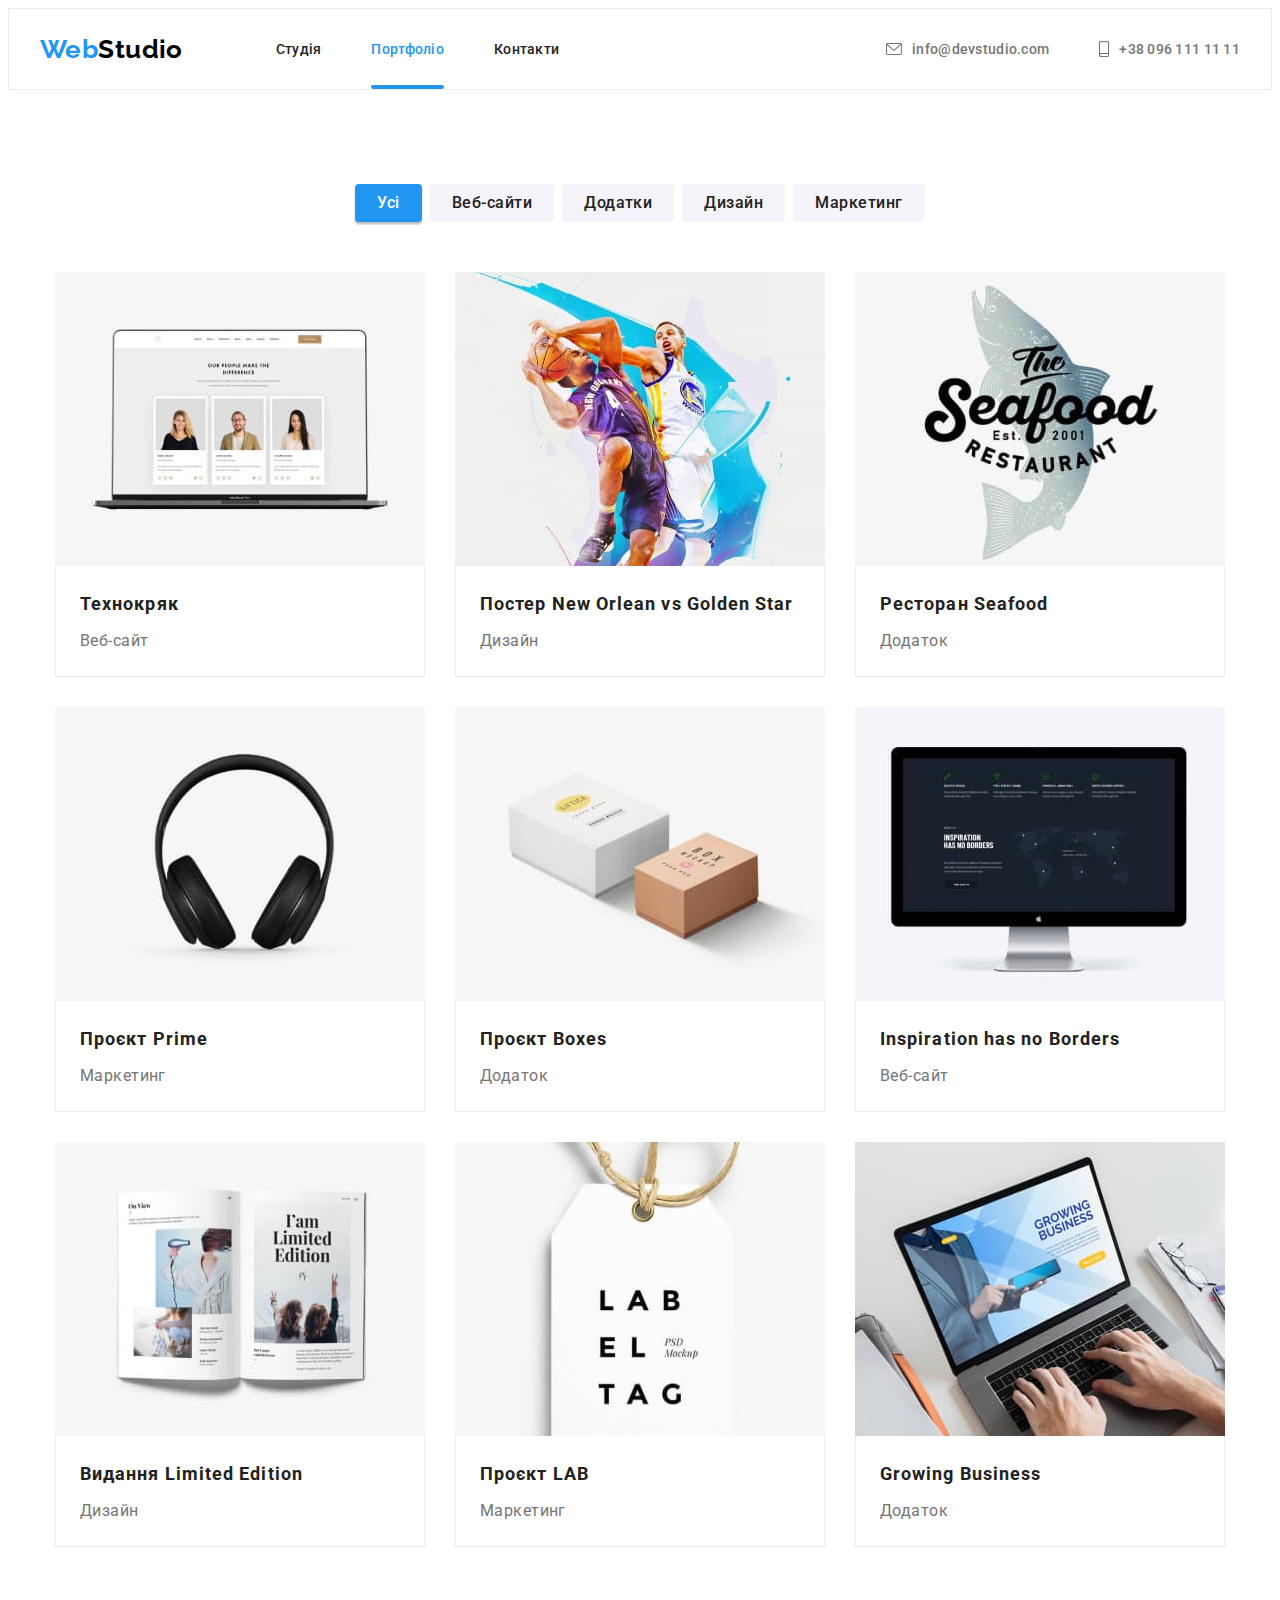
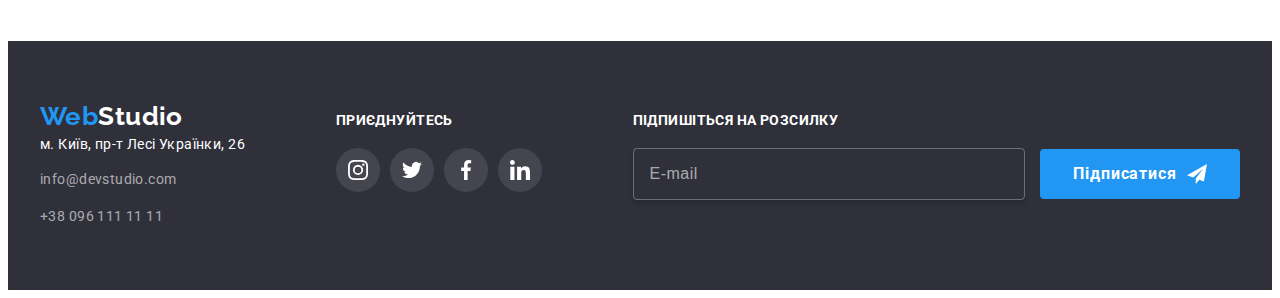
==== portfolio.html @ 653a9edf "Initial commit" ====
<!DOCTYPE html>
<html lang="uk">
  <head>
    <meta charset="UTF-8" />
    <meta http-equiv="X-UA-Compatible" content="IE=edge" />
    <meta name="viewport" content="width=device-width, initial-scale=1.0" />
    <title>Портфоліо</title>
    <link rel="preconnect" href="https://fonts.googleapis.com" />
    <link rel="preconnect" href="https://fonts.gstatic.com" crossorigin />
    <link
      href="https://fonts.googleapis.com/css2?family=Raleway:wght@700&family=Roboto:wght@400;500;700;900&display=swap"
      rel="stylesheet"
    />

    <link
      rel="stylesheet"
      href="https://cdnjs.cloudflare.com/ajax/libs/modern-normalize/1.1.0/modern-normalize.min.css"
      integrity="sha512-wpPYUAdjBVSE4KJnH1VR1HeZfpl1ub8YT/NKx4PuQ5NmX2tKuGu6U/JRp5y+Y8XG2tV+wKQpNHVUX03MfMFn9Q=="
      crossorigin="anonymous"
      referrerpolicy="no-referrer"
    />

    <link rel="stylesheet" href="./css/main.min.css" />
  </head>
  <body>
    <header class="header border">
      <div class="container header-container">
        <nav class="navigation">
          <a
            class="logo navigation__logo logo--dark link"
            href="./index.html"
            lang="en"
            ><span class="logo__accent">Web</span>Studio</a
          >
          <ul class="menu list">
            <li class="menu__item">
              <a class="menu__link link " href="./index.html">Студія</a>
            </li>
            <li class="menu__item">
              <a class="menu__link link current" href="./portfolio.html">Портфоліо</a>
            </li>
            <li class="menu__item">
              <a class="menu__link link" href="">Контакти</a>
            </li>
          </ul>
        </nav>
        <ul class="contact list">
          <li class="contact__item">
            <a class="contact__link link" href="mailto:info@devstudio.com">
              <svg class="contact__icon" width="16" height="12">
                <use href="./images/symbol-defs.svg#icon-envelope"></use>
              </svg>
              info@devstudio.com</a
            >
          </li>
          <li class="contact__item">
            <a class="contact__link link" href="tel:+380961111111">
              <svg class="contact__icon" width="10" height="16">
                <use href="./images/symbol-defs.svg#icon-smartphone"></use>
              </svg>
              +38 096 111 11 11</a
            >
          </li>
        </ul>
      </div>
    </header>
    <main>
      <section class="project section">
        <div class="container">
          <h1 class="visually-hidden">Наші проекти</h1>
          <ul class="project-list list">
            <li class="project-item">
              <button class="project-button current-button" type="button">
                Усі
              </button>
            </li>
            <li class="project-item">
              <button class="project-button" type="button">Веб-сайти</button>
            </li>
            <li class="project-item">
              <button class="project-button" type="button">Додатки</button>
            </li>
            <li class="project-item">
              <button class="project-button" type="button">Дизайн</button>
            </li>
            <li class="project-item">
              <button class="project-button" type="button">Маркетинг</button>
            </li>
          </ul>
          <ul class="work-list list">
            <li class="work-item">
              <a class="work-link link" href="">
                <div class="work-wrap">
                  <img
                    src="./images/project1.jpg"
                    alt="web sites"
                    width="370"
                    height="294"
                  />
                  <p class="work-wrap-text">
                    Ресурс пропонує комплексні пропозиції з різним рівнем
                    функціоналу та сервісів. Все це дозволить відвідувачу
                    отримати вичерпні відомості про компанію чи приватну особу.
                  </p>
                </div>

                <div class="work-description">
                  <h2 class="work-title">Технокряк</h2>
                  <p class="work-text">Веб-сайт</p>
                </div>
              </a>
            </li>
            <li class="work-item">
              <a class="work-link link" href="">
                <div class="work-wrap">
                  <img
                    src="./images/project2.jpg"
                    alt="design"
                    width="370"
                    height="294"
                  />
                  <p class="work-wrap-text">
                    Ресурс пропонує комплексні пропозиції з різним рівнем
                    функціоналу та сервісів. Все це дозволить відвідувачу
                    отримати вичерпні відомості про компанію чи приватну особу.
                  </p>
                </div>
                <div class="work-description">
                  <h2 class="work-title">
                    Постер<span lang="en"> New Orlean vs Golden Star</span>
                  </h2>
                  <p class="work-text">Дизайн</p>
                </div>
              </a>
            </li>
            <li class="work-item">
              <a class="work-link link" href="">
                <div class="work-wrap">
                  <img
                    src="./images/project3.jpg"
                    alt="application"
                    width="370"
                    height="294"
                  />
                  <p class="work-wrap-text">
                    Ресурс пропонує комплексні пропозиції з різним рівнем
                    функціоналу та сервісів. Все це дозволить відвідувачу
                    отримати вичерпні відомості про компанію чи приватну особу.
                  </p>
                </div>

                <div class="work-description">
                  <h2 class="work-title">
                    Ресторан<span lang="en"> Seafood</span>
                  </h2>
                  <p class="work-text">Додаток</p>
                </div>
              </a>
            </li>
            <li class="work-item">
              <a class="work-link link" href="">
                <div class="work-wrap">
                  <img
                    src="./images/project4.jpg"
                    alt="marketing"
                    width="370"
                    height="294"
                  />
                  <p class="work-wrap-text">
                    Ресурс пропонує комплексні пропозиції з різним рівнем
                    функціоналу та сервісів. Все це дозволить відвідувачу
                    отримати вичерпні відомості про компанію чи приватну особу.
                  </p>
                </div>

                <div class="work-description">
                  <h2 class="work-title">
                    Проєкт<span lang="en"> Prime</span>
                  </h2>
                  <p class="work-text">Маркетинг</p>
                </div>
              </a>
            </li>
            <li class="work-item">
              <a class="work-link link" href="">
                <div class="work-wrap">
                  <img
                    src="./images/project5.jpg"
                    alt="application"
                    width="370"
                    height="294"
                  />
                  <p class="work-wrap-text">
                    Ресурс пропонує комплексні пропозиції з різним рівнем
                    функціоналу та сервісів. Все це дозволить відвідувачу
                    отримати вичерпні відомості про компанію чи приватну особу.
                  </p>
                </div>

                <div class="work-description">
                  <h2 class="work-title">
                    Проєкт<span lang="en"> Boxes</span>
                  </h2>
                  <p class="work-text">Додаток</p>
                </div>
              </a>
            </li>
            <li class="work-item">
              <a class="work-link link" href="">
                <div class="work-wrap">
                  <img
                    src="./images/project6.jpg"
                    alt="web sites"
                    width="370"
                    height="294"
                  />
                  <p class="work-wrap-text">
                    Ресурс пропонує комплексні пропозиції з різним рівнем
                    функціоналу та сервісів. Все це дозволить відвідувачу
                    отримати вичерпні відомості про компанію чи приватну особу.
                  </p>
                </div>

                <div class="work-description">
                  <h2 class="work-title">Inspiration has no Borders</h2>
                  <p class="work-text">Веб-сайт</p>
                </div>
              </a>
            </li>
            <li class="project-item">
              <a class="work-link link" href="">
                <div class="work-wrap">
                  <img
                    src="./images/project7.jpg"
                    alt="design"
                    width="370"
                    height="294"
                  />
                  <p class="work-wrap-text">
                    Ресурс пропонує комплексні пропозиції з різним рівнем
                    функціоналу та сервісів. Все це дозволить відвідувачу
                    отримати вичерпні відомості про компанію чи приватну особу.
                  </p>
                </div>

                <div class="work-description">
                  <h2 class="work-title">
                    Видання<span lang="en"> Limited Edition</span>
                  </h2>
                  <p class="work-text">Дизайн</p>
                </div>
              </a>
            </li>
            <li class="work-item">
              <a class="work-link link" href="">
                <div class="work-wrap">
                  <img
                    src="./images/project8.jpg"
                    alt="marketing"
                    width="370"
                    height="294"
                  />
                  <p class="work-wrap-text">
                    Ресурс пропонує комплексні пропозиції з різним рівнем
                    функціоналу та сервісів. Все це дозволить відвідувачу
                    отримати вичерпні відомості про компанію чи приватну особу.
                  </p>
                </div>

                <div class="work-description">
                  <h2 class="work-title">Проєкт<span lang="en"> LAB</span></h2>
                  <p class="work-text">Маркетинг</p>
                </div>
              </a>
            </li>
            <li class="work-item">
              <a class="work-link link" href="">
                <div class="work-wrap">
                  <img
                    src="./images/project9.jpg"
                    alt="application"
                    width="370"
                    height="294"
                  />
                  <p class="work-wrap-text">
                    Ресурс пропонує комплексні пропозиції з різним рівнем
                    функціоналу та сервісів. Все це дозволить відвідувачу
                    отримати вичерпні відомості про компанію чи приватну особу.
                  </p>
                </div>

                <div class="work-description">
                  <h2 class="work-title">Growing Business</h2>
                  <p class="work-text">Додаток</p>
                </div>
              </a>
            </li>
          </ul>
        </div>
      </section>
    </main>
    <footer class="footer">
      <div class="container">
        <div class="footer__info">
          <div class="footer__contacts">
            <a
              class="logo logo--light footer-logo-resizing link"
              href="./index.html"
              lang="en"
              ><span class="logo__accent">Web</span>Studio</a
            >
            <address class="adress">
              <ul class="adress__list list">
                <li class="adress__item">
                  <a
                    class="adress__location link"
                    href="https://goo.gl/maps/TeZ3aebKZKyq2pPy8"
                    target="_blank"
                    rel="noopener noreferrer"
                    >м. Київ, пр-т Лесі Українки, 26</a
                  >
                </li>
                <li class="adress__item mail">
                  <a
                    class="adress__contact link"
                    href="mailto:info@devstudio.com"
                    >info@devstudio.com</a
                  >
                </li>
                <li class="adress__item">
                  <a class="adress__contact link" href="tel:+380961111111"
                    >+38 096 111 11 11</a
                  >
                </li>
              </ul>
            </address>
          </div>
          <div class="social-company">
            <h2 class="social-company__title company-title--resizing">
              приєднуйтесь
            </h2>
            <ul class="social-networks list">
              <li class="social-networks__item">
                <a class="social-networks__link" href="">
                  <svg class="social-networks__icon" width="20" height="20">
                    <use href="./images/symbol-defs.svg#icon-instagram"></use>
                  </svg>
                </a>
              </li>
              <li class="social-networks__item">
                <a class="social-networks__link" href="">
                  <svg class="social-networks__icon" width="20" height="20">
                    <use href="./images/symbol-defs.svg#icon-twitter"></use>
                  </svg>
                </a>
              </li>
              <li class="social-networks__item">
                <a class="social-networks__link" href="">
                  <svg class="social-networks__icon" width="20" height="20">
                    <use href="./images/symbol-defs.svg#icon-facebook"></use>
                  </svg>
                </a>
              </li>
              <li class="social-networks__item">
                <a class="social-networks__link" href="">
                  <svg class="social-networks__icon" width="20" height="20">
                    <use href="./images/symbol-defs.svg#icon-linkedin"></use>
                  </svg>
                </a>
              </li>
            </ul>
          </div>
          <div class="fotter-input-wrap">
            <form class="online__form">
              <p class="online__title online-title--resizing">
                Підпишіться на розсилку
              </p>
              <input
                type="email"
                class="online__input online-input--resizing"
                placeholder="E-mail"
                name="user-email"
              />
              <button type="submit" class="online__btn">
                Підписатися
                <svg class="online__icon" width="20" height="20">
                  <use href="./images/symbol-defs.svg#icon-send"></use>
                </svg>
              </button>
            </form>
          </div>
        </div>
      </div>
    </footer>
  </body>
</html>
---- css/main.min.css ----
:root{--accent-color: #2196f3;--primary-text-color: #757575;--second-text-color: #212121;--third-text-color: #ffffff}body{font-family:"Roboto",sans-serif;background-color:var(--third-text-color);font-size:14px;color:var(--primary-text-color);letter-spacing:.03em}h1,h2,h3,h4,h5,h6,p{margin:0}.list{list-style:none;margin:0;padding-left:0}.link{text-decoration:none;color:inherit}img{display:block;max-width:100%;height:auto}address{font-style:normal}.section{padding:94px 0}.container{width:1200px;padding-left:15px;padding-right:15px;margin:0 auto}.backdrop{position:fixed;top:0;width:100%;height:100%;background-color:rgba(0,0,0,.2);transition:opacity 250ms cubic-bezier(0.4, 0, 0.2, 1),visibility 250ms cubic-bezier(0.4, 0, 0.2, 1)}.modal{position:absolute;width:528px;height:581px;top:50%;left:50%;transform:translate(-50%, -50%);background-color:var(--third-text-color);box-shadow:0px 1px 3px rgba(0,0,0,.12),0px 1px 1px rgba(0,0,0,.14),0px 2px 1px rgba(0,0,0,.2);border-radius:4px;transition:transform 250ms cubic-bezier(0.4, 0, 0.2, 1),opacity 250ms cubic-bezier(0.4, 0, 0.2, 1);padding:40px}.modal-button{position:absolute;width:30px;height:30px;top:8px;right:8px;display:flex;align-items:center;justify-content:center;background-color:rgba(0,0,0,0);border:1px solid rgba(0,0,0,.1);border-radius:50%;cursor:pointer}.modal-close-icon{width:18px;height:18px;border-radius:50%;display:flex;align-items:center;justify-content:center;background-color:rgba(255,255,255,.1);color:var(--third-text-color);transition:background-color 250ms cubic-bezier(0.4, 0, 0.2, 1)}.modal-button:focus>.modal-close-icon,.modal-button:hover>.modal-close-icon{fill:var(--accent-color)}.is-hidden{opacity:0;visibility:hidden;pointer-events:none}.modal-title{font-weight:700;font-size:20px;line-height:1.15;text-align:center;color:var(--second-text-color);margin-bottom:12px}.modal-lable{font-style:normal;font-size:12px;line-height:1.1666666667;letter-spacing:.01em;color:var(--primary-text-color);display:block;margin-bottom:4px}.modal-input-wrap{position:relative;margin-bottom:10px}.modal-input{width:100%;height:40px;border:1px solid rgba(33,33,33,.2);border-radius:4px;outline:rgba(0,0,0,0);padding-left:42px;transition:border 250ms cubic-bezier(0.4, 0, 0.2, 1)}.modal-input:focus{border:1px solid #2196f3}.modal-input-icon{position:absolute;top:50%;transform:translateY(-50%);left:12px;transform:translateY(-50%);transition:fill 250ms cubic-bezier(0.4, 0, 0.2, 1)}.modal-input:focus+.modal-input-icon{fill:var(--accent-color)}.modal-comment{width:100%;height:120px;border:1px solid rgba(33,33,33,.2);border-radius:4px;resize:none;outline:rgba(0,0,0,0);padding:16px 12px;margin-bottom:20px}.modal-comment:focus{border:1px solid #2196f3}.modal-comment::-moz-placeholder{font-family:"Roboto";font-style:normal;font-weight:400;font-size:12px;line-height:1.1666666667;letter-spacing:.01em;color:rgba(117,117,117,.5)}.modal-comment:-ms-input-placeholder{font-family:"Roboto";font-style:normal;font-weight:400;font-size:12px;line-height:1.1666666667;letter-spacing:.01em;color:rgba(117,117,117,.5)}.modal-comment::placeholder{font-family:"Roboto";font-style:normal;font-weight:400;font-size:12px;line-height:1.1666666667;letter-spacing:.01em;color:rgba(117,117,117,.5)}.modal-field{margin-bottom:30px}.modal-input-text{line-height:1.5;letter-spacing:.03em;color:var(--primary-text-color);display:flex;align-items:center;justify-content:center}.policy{font-family:"Roboto";font-style:normal;font-weight:400;font-size:14px;line-height:1.5;letter-spacing:.03em;-webkit-text-decoration-line:underline;text-decoration-line:underline;color:var(--accent-color)}.modal-input-text span{width:16px;height:15px;border:2px solid #111319;border-radius:2px;margin-right:5px;display:flex;align-items:center;justify-content:center;fill:rgba(0,0,0,0)}.input-check:checked+.modal-input-text span{background-color:var(--accent-color);border-color:rgba(0,0,0,0);fill:var(--third-text-color)}.modal-btn{font-family:inherit;font-style:normal;font-weight:700;font-size:16px;line-height:1.875;letter-spacing:.06em;color:var(--third-text-color);background-color:var(--accent-color);border:none;border-radius:4px;cursor:pointer;padding:10px 52px;max-width:200px;transition:background-color 250ms cubic-bezier(0.4, 0, 0.2, 1),box-shadow 250ms cubic-bezier(0.4, 0, 0.2, 1)}.modal-btn:hover,.modal-btn:focus{background-color:#188ce8;box-shadow:0px 4px 4px rgba(0,0,0,.15)}.button{display:flex;justify-content:center}.header{border:1px solid #ececec}.navigation,.menu,.header-container{display:flex;align-items:center}.menu{gap:50px}.contact{display:flex;margin-left:auto;gap:50px}.logo{font-family:"Raleway";font-weight:700;font-size:26px;line-height:1.1923076923;letter-spacing:inherit;display:block}.logo--dark{color:#000}.navigation__logo{margin-right:93px}.logo__accent{color:var(--accent-color)}.menu__link{font-weight:500;line-height:1.1428571429;letter-spacing:.02em;color:var(--second-text-color);display:block;padding-top:32px;padding-bottom:32px;position:relative;transition:color 250ms cubic-bezier(0.4, 0, 0.2, 1)}.menu__link:hover,.menu__link:focus{color:var(--accent-color)}.menu__link:hover::after,.menu__link:focus::after{content:"";position:absolute;bottom:0;left:0;width:100%;height:4px;background-color:var(--accent-color);border-radius:2px}.current{color:var(--accent-color)}.current::after{content:"";position:absolute;bottom:0;left:0;width:100%;height:4px;background-color:var(--accent-color);border-radius:2px}.contact__link{font-weight:500;line-height:1.1428571429;letter-spacing:.02em;color:inherit;display:flex;align-items:center;gap:10px;padding-top:32px;padding-bottom:32px;transition:color 250ms cubic-bezier(0.4, 0, 0.2, 1)}.contact__link:hover,.contact__link:focus{color:var(--accent-color)}.contact__icon{fill:currentColor}.hero{background-color:#2f303a;padding-top:200px;padding-bottom:200px;text-align:center;background-image:linear-gradient(rgba(47, 48, 58, 0.4), rgba(47, 48, 58, 0.4)),url(../images/hero-bg.jpg);background-repeat:no-repeat;background-position:center;max-width:1600px;margin:0 auto}.hero__title{font-weight:900;font-size:44px;line-height:1.3636363636;letter-spacing:.06em;text-transform:uppercase;color:var(--third-text-color);max-width:696px;margin:0 auto;margin-bottom:30px}.hero__button{display:inline-block;font-family:inherit;font-style:normal;font-weight:700;font-size:16px;line-height:1.875;letter-spacing:.06em;color:var(--third-text-color);background-color:var(--accent-color);box-shadow:0px 4px 4px rgba(0,0,0,.15);border-radius:4px;border:none;cursor:pointer;padding:10px 32px;transition:background-color 250ms cubic-bezier(0.4, 0, 0.2, 1)}.hero__button:hover,.hero__button:focus{background-color:#188ce8}.visually-hidden{position:absolute;width:1px;height:1px;margin:-1px;border:0;padding:0;white-space:nowrap;-webkit-clip-path:inset(100%);clip-path:inset(100%);clip:rect(0 0 0 0);overflow:hidden}.personality__list{display:flex;gap:30px}.personality__title{font-size:14px;line-height:1.1428571429;text-transform:uppercase;color:var(--second-text-color)}.per-title--resizing{margin-bottom:10px}.personality__item{max-width:270px}.personality__icon{background-color:#f5f4fa;border-radius:4px;min-height:120px;display:flex;align-items:center;justify-content:center}.pre-icon--resizing{margin-bottom:30px}.personality__text{line-height:1.7142857143}.product{padding-top:0}.product__list{display:flex;gap:30px}.product__wrap{position:relative}.product__text{font-weight:700;line-height:1.1428571429;text-align:center;text-transform:uppercase;color:var(--third-text-color);display:flex;align-items:center;justify-content:center;position:absolute;bottom:0;left:0;width:100%;height:70px;background-color:rgba(47,48,58,.8);z-index:1}.product__title{font-size:36px;line-height:1.1666666667;text-align:center;color:var(--second-text-color)}.pro-title--resizing{margin-bottom:50px}.cards{display:flex;gap:30px}.team{background-color:#f5f4fa}.team__title{font-size:36px;line-height:1.1666666667;text-align:center;color:var(--second-text-color)}.team-title--resizing{margin-bottom:50px}.cards__description{padding:30px 0;background-color:var(--third-text-color);box-shadow:0px 1px 3px rgba(0,0,0,.12),0px 1px 1px rgba(0,0,0,.14),0px 2px 1px rgba(0,0,0,.2);border-radius:0px 0px 4px 4px}.cards__name{font-weight:500;font-size:16px;line-height:1.1875;text-align:center;color:var(--second-text-color)}.cards-name--resizing{margin-bottom:10px}.cards__text{font-size:16px;line-height:1.1875;text-align:center}.cards-text--resizing{margin-bottom:16px}.social{display:flex;justify-content:center;gap:10px}.social__link{width:44px;height:44px;border-radius:50%;color:#afb1b8;display:flex;align-items:center;justify-content:center;transition:color 250ms cubic-bezier(0.4, 0, 0.2, 1),background-color 250ms cubic-bezier(0.4, 0, 0.2, 1)}.social__link:hover,.social__link:focus{background-color:var(--accent-color);color:var(--third-text-color)}.social__icon{fill:currentColor}.customers__title{font-size:36px;line-height:1.1666666667;text-align:center;color:var(--second-text-color)}.customers-title--resizing{margin-bottom:50px}.customers__list{display:flex;justify-content:center;gap:30px}.customers__link{width:170px;height:92px;border:1px solid #afb1b8;color:#afb1b8;border-radius:4px;display:flex;align-items:center;justify-content:center;transition:color 250ms cubic-bezier(0.4, 0, 0.2, 1),border-color 250ms cubic-bezier(0.4, 0, 0.2, 1)}.customers__link:hover,.customers__link:focus{border-color:var(--accent-color);color:var(--accent-color)}.customers-soc__icon{fill:currentColor}.footer{background-color:#2f303a;padding:60px 0}.footer__info{display:flex;align-items:baseline;justify-content:space-between}.logo--light{color:var(--third-text-color)}.footer-logo--resizing{margin-bottom:20px}.adress__location{display:flex;margin-bottom:9px;font-family:inherit;font-style:normal;font-weight:400;font-size:14px;line-height:1.7142857143;letter-spacing:inherit;color:var(--third-text-color)}.mail{margin-bottom:9px}.adress__contact{font-family:inherit;font-style:normal;font-weight:400;font-size:14px;line-height:2;letter-spacing:inherit;color:rgba(255,255,255,.6);transition:color 250ms cubic-bezier(0.4, 0, 0.2, 1)}.adress__contact:hover,.adress__contact:focus{color:var(--accent-color)}.social-company__title{font-size:14px;line-height:1.1428571429;text-transform:uppercase;color:var(--third-text-color)}.company-title--resizing{margin-bottom:20px}.social-networks{display:flex;justify-content:center;align-items:center;gap:10px}.social-networks__link{width:44px;height:44px;border-radius:50%;display:flex;align-items:center;justify-content:center;background-color:rgba(255,255,255,.1);color:var(--third-text-color);transition:background-color 250ms cubic-bezier(0.4, 0, 0.2, 1)}.social-networks__link:hover,.social-networks__link:focus{background-color:var(--accent-color)}.social-networks__icon{fill:currentColor}.online__title{font-weight:700;line-height:1.1428571429;letter-spacing:.03em;text-transform:uppercase;color:var(--third-text-color)}.online-title--resizing{margin-bottom:20px}.online__input{font-weight:400;font-size:16px;line-height:1.25;letter-spacing:.03em;color:var(--third-text-color);width:358px;padding:15px 16px;background-color:rgba(0,0,0,0);border:1px solid rgba(255,255,255,.3);box-shadow:0px 4px 4px rgba(0,0,0,.15);border-radius:4px;outline:rgba(0,0,0,0)}.online__input::-moz-placeholder{font-weight:400;font-size:16px;line-height:1.25;letter-spacing:.03em;color:rgba(255,255,255,.6)}.online__input:-ms-input-placeholder{font-weight:400;font-size:16px;line-height:1.25;letter-spacing:.03em;color:rgba(255,255,255,.6)}.online__input::placeholder{font-weight:400;font-size:16px;line-height:1.25;letter-spacing:.03em;color:rgba(255,255,255,.6)}.online-input--resizing{margin-right:12px}.online__btn{font-family:inherit;font-style:normal;font-weight:700;font-size:16px;line-height:1.875;letter-spacing:.06em;color:var(--third-text-color);min-width:200px;height:50px;background-color:#2196f3;border-radius:4px;border:none;cursor:pointer;display:inline-flex;align-items:center;justify-content:center;gap:10px;transition:background-color 250ms cubic-bezier(0.4, 0, 0.2, 1),box-shadow 250ms cubic-bezier(0.4, 0, 0.2, 1)}.online__btn:hover,.online__btn:focus{background-color:#188ce8;box-shadow:0px 4px 4px rgba(0,0,0,.15)}.online__icon{fill:var(--third-text-color)}.project-list{display:flex;justify-content:center;gap:8px;margin-bottom:50px}.project-button{font-family:inherit;font-style:normal;font-weight:500;font-size:16px;line-height:1.625;text-align:center;letter-spacing:.03em;color:var(--second-text-color);background-color:#f5f4fa;cursor:pointer;border-radius:4px;border:none;padding:6px 22px;transition:color 250ms cubic-bezier(0.4, 0, 0.2, 1),background-color 250ms cubic-bezier(0.4, 0, 0.2, 1),box-shadow 250ms cubic-bezier(0.4, 0, 0.2, 1)}.project-button:hover,.project-button:focus{color:var(--third-text-color);background-color:var(--accent-color);box-shadow:0px 3px 1px rgba(0,0,0,.1),0px 1px 2px rgba(0,0,0,.08),0px 2px 2px rgba(0,0,0,.12)}.current-button{color:var(--third-text-color);background-color:var(--accent-color);box-shadow:0px 3px 1px rgba(0,0,0,.1),0px 1px 2px rgba(0,0,0,.08),0px 2px 2px rgba(0,0,0,.12)}.work-list{display:flex;flex-wrap:wrap;justify-content:center;gap:30px}.work-item{width:370px}.work-link{display:block;transition:box-shadow 250ms cubic-bezier(0.4, 0, 0.2, 1)}.work-link:hover,.work-link:focus{box-shadow:0px 1px 1px rgba(0,0,0,.12),0px 4px 4px rgba(0,0,0,.06),1px 4px 6px rgba(0,0,0,.16)}.work-wrap{position:relative;overflow:hidden}.work-wrap-text{position:absolute;z-index:1;top:0;left:0;padding:63px 24px;font-size:18px;line-height:1.5555555556;color:var(--third-text-color);background-color:rgba(33,150,243,.9);transform:translateY(100%);transition:transform 250ms cubic-bezier(0.4, 0, 0.2, 1)}.work-link:hover .work-wrap-text{transform:translateY(0)}.work-description{background:var(--third-text-color);border:1px solid #eee;border-top:none;padding:20px 24px}.work-title{font-size:18px;line-height:2;letter-spacing:.06em;color:var(--second-text-color);margin-bottom:4px}.work-text{font-size:16px;line-height:1.875;color:var(--primary-text-color)}/*# sourceMappingURL=main.min.css.map */
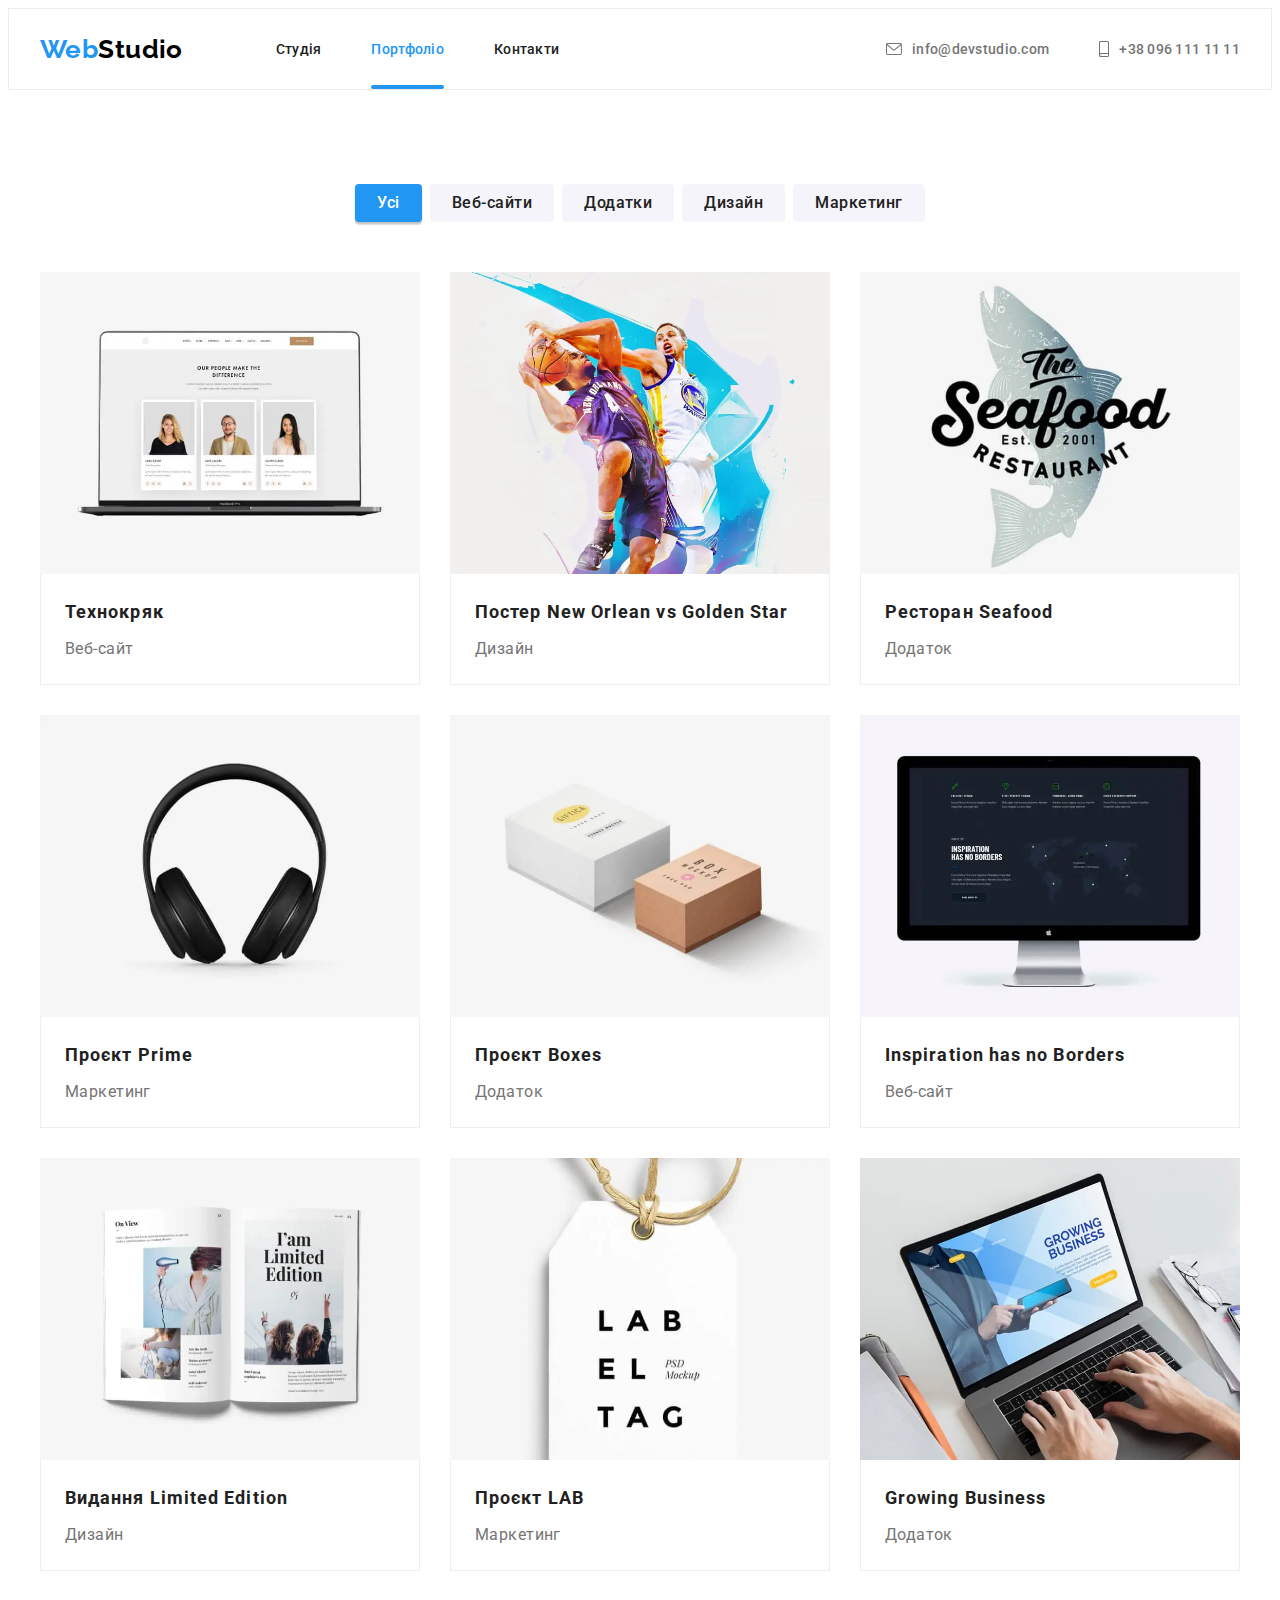
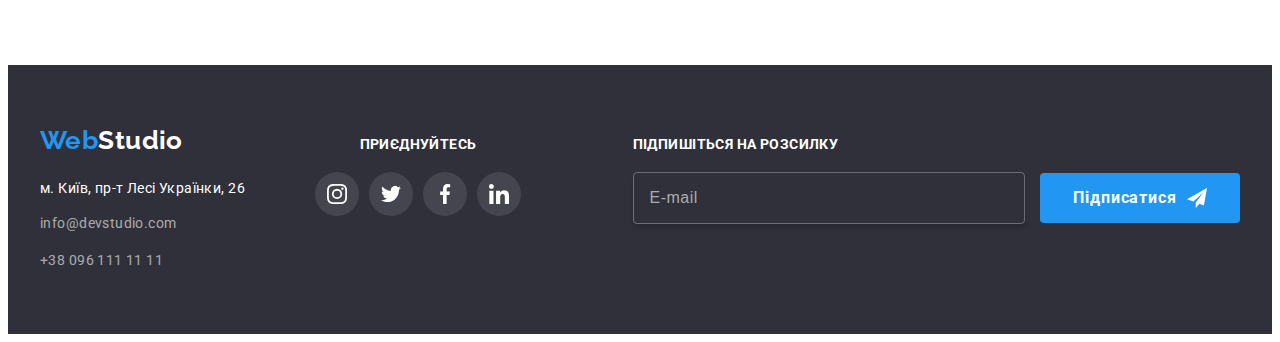
==== commit b60af42b: "add homework 8" ====
--- a/portfolio.html
+++ b/portfolio.html
@@ -24,20 +24,28 @@
   </head>
   <body>
     <header class="header border">
-      <div class="container header-container">
+      <div class="container header__container">
+        <a
+          class="logo header__logo logo--dark link"
+          href="./index.html"
+          lang="en"
+          ><span class="logo__accent">Web</span>Studio</a
+        >
+        <button type="button" class="header__mob-menu-open" data-menu-open>
+          <svg class="header__btn-icon" width="40" height="40">
+            <use href="./images/symbol-defs.svg#open-menu"></use>
+          </svg>
+        </button>
+
         <nav class="navigation">
-          <a
-            class="logo navigation__logo logo--dark link"
-            href="./index.html"
-            lang="en"
-            ><span class="logo__accent">Web</span>Studio</a
-          >
           <ul class="menu list">
             <li class="menu__item">
-              <a class="menu__link link " href="./index.html">Студія</a>
+              <a class="menu__link link" href="./index.html">Студія</a>
             </li>
             <li class="menu__item">
-              <a class="menu__link link current" href="./portfolio.html">Портфоліо</a>
+              <a class="menu__link link current" href="./portfolio.html"
+                >Портфоліо</a
+              >
             </li>
             <li class="menu__item">
               <a class="menu__link link" href="">Контакти</a>
@@ -67,231 +75,663 @@
     <main>
       <section class="project section">
         <div class="container">
-          <h1 class="visually-hidden">Наші проекти</h1>
-          <ul class="project-list list">
-            <li class="project-item">
-              <button class="project-button current-button" type="button">
+          <h1 class="project__title visually-hidden">Наші проекти</h1>
+          <ul class="project__list list">
+            <li class="project__item">
+              <button class="project__button current--button" type="button">
                 Усі
               </button>
             </li>
-            <li class="project-item">
-              <button class="project-button" type="button">Веб-сайти</button>
-            </li>
-            <li class="project-item">
-              <button class="project-button" type="button">Додатки</button>
-            </li>
-            <li class="project-item">
-              <button class="project-button" type="button">Дизайн</button>
-            </li>
-            <li class="project-item">
-              <button class="project-button" type="button">Маркетинг</button>
+            <li class="project__item">
+              <button class="project__button" type="button">Веб-сайти</button>
+            </li>
+            <li class="project__item">
+              <button class="project__button" type="button">Додатки</button>
+            </li>
+            <li class="project__item">
+              <button class="project__button" type="button">Дизайн</button>
+            </li>
+            <li class="project__item">
+              <button class="project__button" type="button">Маркетинг</button>
             </li>
           </ul>
           <ul class="work-list list">
-            <li class="work-item">
-              <a class="work-link link" href="">
-                <div class="work-wrap">
-                  <img
-                    src="./images/project1.jpg"
-                    alt="web sites"
-                    width="370"
-                    height="294"
-                  />
-                  <p class="work-wrap-text">
+            <li class="work-list__item">
+              <a class="work-list__link link" href="">
+                <div class="work-list__wrap">
+                  <picture>
+                    <source
+                      srcset="
+                        ./images/portfolio/work-1/desktop/work-1-370.webp 370w,
+                        ./images/portfolio/work-1/desktop/work-1-740.webp 740w
+                      "
+                      media="(min-width: 1200px)"
+                      type="image/webp"
+                    />
+                    <source
+                      srcset="
+                        ./images/portfolio/work-1/desktop/work-1-370.jpg 370w,
+                        ./images/portfolio/work-1/desktop/work-1-740.jpg 740w
+                      "
+                      media="(min-width: 1200px)"
+                      type="image/jpg"
+                    />
+                    <source
+                      srcset="
+                        ./images/portfolio/work-1/tablet/work-1-354.webp 354w,
+                        ./images/portfolio/work-1/tablet/work-1-708.webp 708w
+                      "
+                      media="(min-width: 768px)"
+                      type="image/webp"
+                    />
+                    <source
+                      srcset="
+                        ./images/portfolio/work-1/tablet/work-1-354.jpg 354w,
+                        ./images/portfolio/work-1/tablet/work-1-708.jpg 708w
+                      "
+                      media="(min-width: 768px)"
+                      type="image/jpg"
+                    />
+                    <source
+                      srcset="
+                        ./images/portfolio/work-1/mobile/work-1-450.webp 450w,
+                        ./images/portfolio/work-1/mobile/work-1-900.webp 900w
+                      "
+                      type="image/webp"
+                    />
+                    <source
+                      srcset="
+                        ./images/portfolio/work-1/mobile/work-1-450.jpg 450w,
+                        ./images/portfolio/work-1/mobile/work-1-900.jpg 900w
+                      "
+                      type="image/jpg"
+                    />
+                    <img
+                      class="work-list__img"
+                      src="./images/portfolio/work-1/mobile/work-1-450.jpg 450w"
+                      alt="Дизайнер UI"
+                      sizes="(min-width: 1200px) 25vw, (min-width: 768px) 50vw, 100vw"
+                    />
+                  </picture>
+                  <p class="work-list__wrap-text">
                     Ресурс пропонує комплексні пропозиції з різним рівнем
                     функціоналу та сервісів. Все це дозволить відвідувачу
                     отримати вичерпні відомості про компанію чи приватну особу.
                   </p>
                 </div>
 
-                <div class="work-description">
-                  <h2 class="work-title">Технокряк</h2>
-                  <p class="work-text">Веб-сайт</p>
+                <div class="work-list__description">
+                  <h2 class="work-list__title">Технокряк</h2>
+                  <p class="work-list__text">Веб-сайт</p>
                 </div>
               </a>
             </li>
-            <li class="work-item">
-              <a class="work-link link" href="">
-                <div class="work-wrap">
-                  <img
-                    src="./images/project2.jpg"
-                    alt="design"
-                    width="370"
-                    height="294"
-                  />
-                  <p class="work-wrap-text">
+            <li class="work-list__item">
+              <a class="work-list__link link" href="">
+                <div class="work-list__wrap">
+                  <picture>
+                    <source
+                      srcset="
+                        ./images/portfolio/work-2/desktop/work-2-370.webp 370w,
+                        ./images/portfolio/work-2/desktop/work-2-740.webp 740w
+                      "
+                      media="(min-width: 1200px)"
+                      type="image/webp"
+                    />
+                    <source
+                      srcset="
+                        ./images/portfolio/work-2/desktop/work-2-370.jpg 370w,
+                        ./images/portfolio/work-2/desktop/work-2-740.jpg 740w
+                      "
+                      media="(min-width: 1200px)"
+                      type="image/jpg"
+                    />
+                    <source
+                      srcset="
+                        ./images/portfolio/work-2/tablet/work-2-354.webp 354w,
+                        ./images/portfolio/work-2/tablet/work-2-708.webp 708w
+                      "
+                      media="(min-width: 768px)"
+                      type="image/webp"
+                    />
+                    <source
+                      srcset="
+                        ./images/portfolio/work-2/tablet/work-2-354.jpg 354w,
+                        ./images/portfolio/work-2/tablet/work-2-708.jpg 708w
+                      "
+                      media="(min-width: 768px)"
+                      type="image/jpg"
+                    />
+                    <source
+                      srcset="
+                        ./images/portfolio/work-2/mobile/work-2-450.webp 450w,
+                        ./images/portfolio/work-2/mobile/work-2-900.webp 900w
+                      "
+                      type="image/webp"
+                    />
+                    <source
+                      srcset="
+                        ./images/portfolio/work-2/mobile/work-2-450.jpg 450w,
+                        ./images/portfolio/work-2/mobile/work-2-900.jpg 900w
+                      "
+                      type="image/jpg"
+                    />
+                    <img
+                      class="work-list__img"
+                      src="./images/portfolio/work-2/mobile/work-2-450.jpg 450w"
+                      alt="Дизайнер UI"
+                      sizes="(min-width: 1200px) 25vw, (min-width: 768px) 50vw, 100vw"
+                    />
+                  </picture>
+                  <p class="work-list__wrap-text">
                     Ресурс пропонує комплексні пропозиції з різним рівнем
                     функціоналу та сервісів. Все це дозволить відвідувачу
                     отримати вичерпні відомості про компанію чи приватну особу.
                   </p>
                 </div>
-                <div class="work-description">
-                  <h2 class="work-title">
+                <div class="work-list__description">
+                  <h2 class="work-list__title">
                     Постер<span lang="en"> New Orlean vs Golden Star</span>
                   </h2>
-                  <p class="work-text">Дизайн</p>
+                  <p class="work-list__text">Дизайн</p>
                 </div>
               </a>
             </li>
-            <li class="work-item">
-              <a class="work-link link" href="">
-                <div class="work-wrap">
-                  <img
-                    src="./images/project3.jpg"
-                    alt="application"
-                    width="370"
-                    height="294"
-                  />
-                  <p class="work-wrap-text">
+            <li class="work-list__item">
+              <a class="work-list__link link" href="">
+                <div class="work-list__wrap">
+                  <picture>
+                    <source
+                      srcset="
+                        ./images/portfolio/work-3/desktop/work-3-370.webp 370w,
+                        ./images/portfolio/work-3/desktop/work-3-740.webp 740w
+                      "
+                      media="(min-width: 1200px)"
+                      type="image/webp"
+                    />
+                    <source
+                      srcset="
+                        ./images/portfolio/work-3/desktop/work-3-370.jpg 370w,
+                        ./images/portfolio/work-3/desktop/work-3-740.jpg 740w
+                      "
+                      media="(min-width: 1200px)"
+                      type="image/jpg"
+                    />
+                    <source
+                      srcset="
+                        ./images/portfolio/work-3/tablet/work-3-354.webp 354w,
+                        ./images/portfolio/work-3/tablet/work-3-708.webp 708w
+                      "
+                      media="(min-width: 768px)"
+                      type="image/webp"
+                    />
+                    <source
+                      srcset="
+                        ./images/portfolio/work-3/tablet/work-3-354.jpg 354w,
+                        ./images/portfolio/work-3/tablet/work-3-708.jpg 708w
+                      "
+                      media="(min-width: 768px)"
+                      type="image/jpg"
+                    />
+                    <source
+                      srcset="
+                        ./images/portfolio/work-3/mobile/work-3-450.webp 450w,
+                        ./images/portfolio/work-3/mobile/work-3-900.webp 900w
+                      "
+                      type="image/webp"
+                    />
+                    <source
+                      srcset="
+                        ./images/portfolio/work-3/mobile/work-3-450.jpg 450w,
+                        ./images/portfolio/work-3/mobile/work-3-900.jpg 900w
+                      "
+                      type="image/jpg"
+                    />
+                    <img
+                      class="work-list__img"
+                      src="./images/portfolio/work-3/mobile/work-3-450.jpg 450w"
+                      alt="Дизайнер UI"
+                      sizes="(min-width: 1200px) 25vw, (min-width: 768px) 50vw, 100vw"
+                    />
+                  </picture>
+                  <p class="work-list__wrap-text">
                     Ресурс пропонує комплексні пропозиції з різним рівнем
                     функціоналу та сервісів. Все це дозволить відвідувачу
                     отримати вичерпні відомості про компанію чи приватну особу.
                   </p>
                 </div>
 
-                <div class="work-description">
-                  <h2 class="work-title">
+                <div class="work-list__description">
+                  <h2 class="work-list__title">
                     Ресторан<span lang="en"> Seafood</span>
                   </h2>
-                  <p class="work-text">Додаток</p>
+                  <p class="work-list__text">Додаток</p>
                 </div>
               </a>
             </li>
-            <li class="work-item">
-              <a class="work-link link" href="">
-                <div class="work-wrap">
-                  <img
-                    src="./images/project4.jpg"
-                    alt="marketing"
-                    width="370"
-                    height="294"
-                  />
-                  <p class="work-wrap-text">
+            <li class="work-list__item">
+              <a class="work-list__link link" href="">
+                <div class="work-list__wrap">
+                  <picture>
+                    <source
+                      srcset="
+                        ./images/portfolio/work-4/desktop/work-4-370.webp 370w,
+                        ./images/portfolio/work-4/desktop/work-4-740.webp 740w
+                      "
+                      media="(min-width: 1200px)"
+                      type="image/webp"
+                    />
+                    <source
+                      srcset="
+                        ./images/portfolio/work-4/desktop/work-4-370.jpg 370w,
+                        ./images/portfolio/work-4/desktop/work-4-740.jpg 740w
+                      "
+                      media="(min-width: 1200px)"
+                      type="image/jpg"
+                    />
+                    <source
+                      srcset="
+                        ./images/portfolio/work-4/tablet/work-4-354.webp 354w,
+                        ./images/portfolio/work-4/tablet/work-4-708.webp 708w
+                      "
+                      media="(min-width: 768px)"
+                      type="image/webp"
+                    />
+                    <source
+                      srcset="
+                        ./images/portfolio/work-4/tablet/work-4-354.jpg 354w,
+                        ./images/portfolio/work-4/tablet/work-4-708.jpg 708w
+                      "
+                      media="(min-width: 768px)"
+                      type="image/jpg"
+                    />
+                    <source
+                      srcset="
+                        ./images/portfolio/work-4/mobile/work-4-450.webp 450w,
+                        ./images/portfolio/work-4/mobile/work-4-900.webp 900w
+                      "
+                      type="image/webp"
+                    />
+                    <source
+                      srcset="
+                        ./images/portfolio/work-4/mobile/work-4-450.jpg 450w,
+                        ./images/portfolio/work-4/mobile/work-4-900.jpg 900w
+                      "
+                      type="image/jpg"
+                    />
+                    <img
+                      class="work-list__img"
+                      src="./images/portfolio/work-4/mobile/work-4-450.jpg 450w"
+                      alt="Дизайнер UI"
+                      sizes="(min-width: 1200px) 25vw, (min-width: 768px) 50vw, 100vw"
+                    />
+                  </picture>
+                  <p class="work-list__wrap-text">
                     Ресурс пропонує комплексні пропозиції з різним рівнем
                     функціоналу та сервісів. Все це дозволить відвідувачу
                     отримати вичерпні відомості про компанію чи приватну особу.
                   </p>
                 </div>
-
-                <div class="work-description">
-                  <h2 class="work-title">
+                <div class="work-list__description">
+                  <h2 class="work-list__title">
                     Проєкт<span lang="en"> Prime</span>
                   </h2>
-                  <p class="work-text">Маркетинг</p>
+                  <p class="work-list__text">Маркетинг</p>
                 </div>
               </a>
             </li>
-            <li class="work-item">
-              <a class="work-link link" href="">
-                <div class="work-wrap">
-                  <img
-                    src="./images/project5.jpg"
-                    alt="application"
-                    width="370"
-                    height="294"
-                  />
-                  <p class="work-wrap-text">
+            <li class="work-list__item">
+              <a class="work-list__link link" href="">
+                <div class="work-list__wrap">
+                  <picture>
+                    <source
+                      srcset="
+                        ./images/portfolio/work-5/desktop/work-5-370.webp 370w,
+                        ./images/portfolio/work-5/desktop/work-5-740.webp 740w
+                      "
+                      media="(min-width: 1200px)"
+                      type="image/webp"
+                    />
+                    <source
+                      srcset="
+                        ./images/portfolio/work-5/desktop/work-5-370.jpg 370w,
+                        ./images/portfolio/work-5/desktop/work-5-740.jpg 740w
+                      "
+                      media="(min-width: 1200px)"
+                      type="image/jpg"
+                    />
+                    <source
+                      srcset="
+                        ./images/portfolio/work-5/tablet/work-5-354.webp 354w,
+                        ./images/portfolio/work-5/tablet/work-5-708.webp 708w
+                      "
+                      media="(min-width: 768px)"
+                      type="image/webp"
+                    />
+                    <source
+                      srcset="
+                        ./images/portfolio/work-5/tablet/work-5-354.jpg 354w,
+                        ./images/portfolio/work-5/tablet/work-5-708.jpg 708w
+                      "
+                      media="(min-width: 768px)"
+                      type="image/jpg"
+                    />
+                    <source
+                      srcset="
+                        ./images/portfolio/work-5/mobile/work-5-450.webp 450w,
+                        ./images/portfolio/work-5/mobile/work-5-900.webp 900w
+                      "
+                      type="image/webp"
+                    />
+                    <source
+                      srcset="
+                        ./images/portfolio/work-5/mobile/work-5-450.jpg 450w,
+                        ./images/portfolio/work-5/mobile/work-5-900.jpg 900w
+                      "
+                      type="image/jpg"
+                    />
+                    <img
+                      class="work-list__img"
+                      src="./images/portfolio/work-5/mobile/work-5-450.jpg 450w"
+                      alt="Дизайнер UI"
+                      sizes="(min-width: 1200px) 25vw, (min-width: 768px) 50vw, 100vw"
+                    />
+                  </picture>
+                  <p class="work-list__wrap-text">
                     Ресурс пропонує комплексні пропозиції з різним рівнем
                     функціоналу та сервісів. Все це дозволить відвідувачу
                     отримати вичерпні відомості про компанію чи приватну особу.
                   </p>
                 </div>
 
-                <div class="work-description">
-                  <h2 class="work-title">
+                <div class="work-list__description">
+                  <h2 class="work-list__title">
                     Проєкт<span lang="en"> Boxes</span>
                   </h2>
-                  <p class="work-text">Додаток</p>
+                  <p class="work-list__text">Додаток</p>
                 </div>
               </a>
             </li>
-            <li class="work-item">
-              <a class="work-link link" href="">
-                <div class="work-wrap">
-                  <img
-                    src="./images/project6.jpg"
-                    alt="web sites"
-                    width="370"
-                    height="294"
-                  />
-                  <p class="work-wrap-text">
+            <li class="work-list__item">
+              <a class="work-list__link link" href="">
+                <div class="work-list__wrap">
+                  <picture>
+                    <source
+                      srcset="
+                        ./images/portfolio/work-6/desktop/work-6-370.webp 370w,
+                        ./images/portfolio/work-6/desktop/work-6-740.webp 740w
+                      "
+                      media="(min-width: 1200px)"
+                      type="image/webp"
+                    />
+                    <source
+                      srcset="
+                        ./images/portfolio/work-6/desktop/work-6-370.jpg 370w,
+                        ./images/portfolio/work-6/desktop/work-6-740.jpg 740w
+                      "
+                      media="(min-width: 1200px)"
+                      type="image/jpg"
+                    />
+                    <source
+                      srcset="
+                        ./images/portfolio/work-6/tablet/work-6-354.webp 354w,
+                        ./images/portfolio/work-6/tablet/work-6-708.webp 708w
+                      "
+                      media="(min-width: 768px)"
+                      type="image/webp"
+                    />
+                    <source
+                      srcset="
+                        ./images/portfolio/work-6/tablet/work-6-354.jpg 354w,
+                        ./images/portfolio/work-6/tablet/work-6-708.jpg 708w
+                      "
+                      media="(min-width: 768px)"
+                      type="image/jpg"
+                    />
+                    <source
+                      srcset="
+                        ./images/portfolio/work-6/mobile/work-6-450.webp 450w,
+                        ./images/portfolio/work-6/mobile/work-6-900.webp 900w
+                      "
+                      type="image/webp"
+                    />
+                    <source
+                      srcset="
+                        ./images/portfolio/work-6/mobile/work-6-450.jpg 450w,
+                        ./images/portfolio/work-6/mobile/work-6-900.jpg 900w
+                      "
+                      type="image/jpg"
+                    />
+                    <img
+                      class="work-list__img"
+                      src="./images/portfolio/work-6/mobile/work-6-450.jpg 450w"
+                      alt="Дизайнер UI"
+                      sizes="(min-width: 1200px) 25vw, (min-width: 768px) 50vw, 100vw"
+                    />
+                  </picture>
+                  <p class="work-list__wrap-text">
                     Ресурс пропонує комплексні пропозиції з різним рівнем
                     функціоналу та сервісів. Все це дозволить відвідувачу
                     отримати вичерпні відомості про компанію чи приватну особу.
                   </p>
                 </div>
 
-                <div class="work-description">
-                  <h2 class="work-title">Inspiration has no Borders</h2>
-                  <p class="work-text">Веб-сайт</p>
+                <div class="work-list__description">
+                  <h2 class="work-list__title">Inspiration has no Borders</h2>
+                  <p class="work-list__text">Веб-сайт</p>
                 </div>
               </a>
             </li>
-            <li class="project-item">
-              <a class="work-link link" href="">
-                <div class="work-wrap">
-                  <img
-                    src="./images/project7.jpg"
-                    alt="design"
-                    width="370"
-                    height="294"
-                  />
-                  <p class="work-wrap-text">
+            <li class="work-list__item">
+              <a class="work-list__link link" href="">
+                <div class="work-list__wrap">
+                  <picture>
+                    <source
+                      srcset="
+                        ./images/portfolio/work-7/desktop/work-7-370.webp 370w,
+                        ./images/portfolio/work-7/desktop/work-7-740.webp 740w
+                      "
+                      media="(min-width: 1200px)"
+                      type="image/webp"
+                    />
+                    <source
+                      srcset="
+                        ./images/portfolio/work-7/desktop/work-7-370.jpg 370w,
+                        ./images/portfolio/work-7/desktop/work-7-740.jpg 740w
+                      "
+                      media="(min-width: 1200px)"
+                      type="image/jpg"
+                    />
+                    <source
+                      srcset="
+                        ./images/portfolio/work-7/tablet/work-7-354.webp 354w,
+                        ./images/portfolio/work-7/tablet/work-7-708.webp 708w
+                      "
+                      media="(min-width: 768px)"
+                      type="image/webp"
+                    />
+                    <source
+                      srcset="
+                        ./images/portfolio/work-7/tablet/work-7-354.jpg 354w,
+                        ./images/portfolio/work-7/tablet/work-7-708.jpg 708w
+                      "
+                      media="(min-width: 768px)"
+                      type="image/jpg"
+                    />
+                    <source
+                      srcset="
+                        ./images/portfolio/work-7/mobile/work-7-450.webp 450w,
+                        ./images/portfolio/work-7/mobile/work-7-900.webp 900w
+                      "
+                      type="image/webp"
+                    />
+                    <source
+                      srcset="
+                        ./images/portfolio/work-7/mobile/work-7-450.jpg 450w,
+                        ./images/portfolio/work-7/mobile/work-7-900.jpg 900w
+                      "
+                      type="image/jpg"
+                    />
+                    <img
+                      class="work-list__img"
+                      src="./images/portfolio/work-7/mobile/work-7-450.jpg 450w"
+                      alt="Дизайнер UI"
+                      sizes="(min-width: 1200px) 25vw, (min-width: 768px) 50vw, 100vw"
+                    />
+                  </picture>
+                  <p class="work-list__wrap-text">
                     Ресурс пропонує комплексні пропозиції з різним рівнем
                     функціоналу та сервісів. Все це дозволить відвідувачу
                     отримати вичерпні відомості про компанію чи приватну особу.
                   </p>
                 </div>
 
-                <div class="work-description">
-                  <h2 class="work-title">
+                <div class="work-list__description">
+                  <h2 class="work-list__title">
                     Видання<span lang="en"> Limited Edition</span>
                   </h2>
-                  <p class="work-text">Дизайн</p>
+                  <p class="work-list__text">Дизайн</p>
                 </div>
               </a>
             </li>
-            <li class="work-item">
-              <a class="work-link link" href="">
-                <div class="work-wrap">
-                  <img
-                    src="./images/project8.jpg"
-                    alt="marketing"
-                    width="370"
-                    height="294"
-                  />
-                  <p class="work-wrap-text">
+            <li class="work-list__item">
+              <a class="work-list__link link" href="">
+                <div class="work-list__wrap">
+                  <picture>
+                    <source
+                      srcset="
+                        ./images/portfolio/work-8/desktop/work-8-370.webp 370w,
+                        ./images/portfolio/work-8/desktop/work-8-740.webp 740w
+                      "
+                      media="(min-width: 1200px)"
+                      type="image/webp"
+                    />
+                    <source
+                      srcset="
+                        ./images/portfolio/work-8/desktop/work-8-370.jpg 370w,
+                        ./images/portfolio/work-8/desktop/work-8-740.jpg 740w
+                      "
+                      media="(min-width: 1200px)"
+                      type="image/jpg"
+                    />
+                    <source
+                      srcset="
+                        ./images/portfolio/work-8/tablet/work-8-354.webp 354w,
+                        ./images/portfolio/work-8/tablet/work-8-708.webp 708w
+                      "
+                      media="(min-width: 768px)"
+                      type="image/webp"
+                    />
+                    <source
+                      srcset="
+                        ./images/portfolio/work-8/tablet/work-8-354.jpg 354w,
+                        ./images/portfolio/work-8/tablet/work-8-708.jpg 708w
+                      "
+                      media="(min-width: 768px)"
+                      type="image/jpg"
+                    />
+                    <source
+                      srcset="
+                        ./images/portfolio/work-8/mobile/work-8-450.webp 450w,
+                        ./images/portfolio/work-8/mobile/work-8-900.webp 900w
+                      "
+                      type="image/webp"
+                    />
+                    <source
+                      srcset="
+                        ./images/portfolio/work-8/mobile/work-8-450.jpg 450w,
+                        ./images/portfolio/work-8/mobile/work-8-900.jpg 900w
+                      "
+                      type="image/jpg"
+                    />
+                    <img
+                      class="work-list__img"
+                      src="./images/portfolio/work-8/mobile/work-8-450.jpg 450w"
+                      alt="Дизайнер UI"
+                      sizes="(min-width: 1200px) 25vw, (min-width: 768px) 50vw, 100vw"
+                    />
+                  </picture>
+                  <p class="work-list__wrap-text">
                     Ресурс пропонує комплексні пропозиції з різним рівнем
                     функціоналу та сервісів. Все це дозволить відвідувачу
                     отримати вичерпні відомості про компанію чи приватну особу.
                   </p>
                 </div>
-
-                <div class="work-description">
-                  <h2 class="work-title">Проєкт<span lang="en"> LAB</span></h2>
-                  <p class="work-text">Маркетинг</p>
+                <div class="work-list__description">
+                  <h2 class="work-list__title">
+                    Проєкт<span lang="en"> LAB</span>
+                  </h2>
+                  <p class="work-list__text">Маркетинг</p>
                 </div>
               </a>
             </li>
-            <li class="work-item">
-              <a class="work-link link" href="">
-                <div class="work-wrap">
-                  <img
-                    src="./images/project9.jpg"
-                    alt="application"
-                    width="370"
-                    height="294"
-                  />
-                  <p class="work-wrap-text">
+            <li class="work-list__item">
+              <a class="work-list__link link" href="">
+                <div class="work-list__wrap">
+                  <picture>
+                    <source
+                      srcset="
+                        ./images/portfolio/work-9/desktop/work-9-370.webp 370w,
+                        ./images/portfolio/work-9/desktop/work-9-740.webp 740w
+                      "
+                      media="(min-width: 1200px)"
+                      type="image/webp"
+                    />
+                    <source
+                      srcset="
+                        ./images/portfolio/work-9/desktop/work-9-370.jpg 370w,
+                        ./images/portfolio/work-9/desktop/work-9-740.jpg 740w
+                      "
+                      media="(min-width: 1200px)"
+                      type="image/jpg"
+                    />
+                    <source
+                      srcset="
+                        ./images/portfolio/work-9/tablet/work-9-354.webp 354w,
+                        ./images/portfolio/work-9/tablet/work-9-708.webp 708w
+                      "
+                      media="(min-width: 768px)"
+                      type="image/webp"
+                    />
+                    <source
+                      srcset="
+                        ./images/portfolio/work-9/tablet/work-9-354.jpg 354w,
+                        ./images/portfolio/work-9/tablet/work-9-708.jpg 708w
+                      "
+                      media="(min-width: 768px)"
+                      type="image/jpg"
+                    />
+                    <source
+                      srcset="
+                        ./images/portfolio/work-9/mobile/work-9-450.webp 450w,
+                        ./images/portfolio/work-9/mobile/work-9-900.webp 900w
+                      "
+                      type="image/webp"
+                    />
+                    <source
+                      srcset="
+                        ./images/portfolio/work-9/mobile/work-9-450.jpg 450w,
+                        ./images/portfolio/work-9/mobile/work-9-900.jpg 900w
+                      "
+                      type="image/jpg"
+                    />
+                    <img
+                      class="work-list__img"
+                      src="./images/portfolio/work-9/mobile/work-9-450.jpg 450w"
+                      alt="Дизайнер UI"
+                      sizes="(min-width: 1200px) 25vw, (min-width: 768px) 50vw, 100vw"
+                    />
+                  </picture>
+                  <p class="work-list__wrap-text">
                     Ресурс пропонує комплексні пропозиції з різним рівнем
                     функціоналу та сервісів. Все це дозволить відвідувачу
                     отримати вичерпні відомості про компанію чи приватну особу.
                   </p>
                 </div>
 
-                <div class="work-description">
-                  <h2 class="work-title">Growing Business</h2>
-                  <p class="work-text">Додаток</p>
+                <div class="work-list__description">
+                  <h2 class="work-list__title">Growing Business</h2>
+                  <p class="work-list__text">Додаток</p>
                 </div>
               </a>
             </li>
@@ -302,73 +742,75 @@
     <footer class="footer">
       <div class="container">
         <div class="footer__info">
-          <div class="footer__contacts">
-            <a
-              class="logo logo--light footer-logo-resizing link"
-              href="./index.html"
-              lang="en"
-              ><span class="logo__accent">Web</span>Studio</a
-            >
-            <address class="adress">
-              <ul class="adress__list list">
-                <li class="adress__item">
-                  <a
-                    class="adress__location link"
-                    href="https://goo.gl/maps/TeZ3aebKZKyq2pPy8"
-                    target="_blank"
-                    rel="noopener noreferrer"
-                    >м. Київ, пр-т Лесі Українки, 26</a
-                  >
+          <div class="footer__contact-wrap">
+            <div class="footer__contacts">
+              <a
+                class="logo logo--light footer-logo--resizing link"
+                href="./index.html"
+                lang="en"
+                ><span class="logo__accent">Web</span>Studio</a
+              >
+              <address class="adress">
+                <ul class="adress__list list">
+                  <li class="adress__item">
+                    <a
+                      class="adress__location link"
+                      href="https://goo.gl/maps/TeZ3aebKZKyq2pPy8"
+                      target="_blank"
+                      rel="noopener noreferrer"
+                      >м. Київ, пр-т Лесі Українки, 26</a
+                    >
+                  </li>
+                  <li class="adress__item mail">
+                    <a
+                      class="adress__contact link"
+                      href="mailto:info@devstudio.com"
+                      >info@devstudio.com</a
+                    >
+                  </li>
+                  <li class="adress__item">
+                    <a class="adress__contact link" href="tel:+380961111111"
+                      >+38 096 111 11 11</a
+                    >
+                  </li>
+                </ul>
+              </address>
+            </div>
+            <div class="social-company">
+              <h2 class="social-company__title company-title--resizing">
+                приєднуйтесь
+              </h2>
+              <ul class="social-networks list">
+                <li class="social-networks__item">
+                  <a class="social-networks__link" href="">
+                    <svg class="social-networks__icon" width="20" height="20">
+                      <use href="./images/symbol-defs.svg#icon-instagram"></use>
+                    </svg>
+                  </a>
                 </li>
-                <li class="adress__item mail">
-                  <a
-                    class="adress__contact link"
-                    href="mailto:info@devstudio.com"
-                    >info@devstudio.com</a
-                  >
+                <li class="social-networks__item">
+                  <a class="social-networks__link" href="">
+                    <svg class="social-networks__icon" width="20" height="20">
+                      <use href="./images/symbol-defs.svg#icon-twitter"></use>
+                    </svg>
+                  </a>
                 </li>
-                <li class="adress__item">
-                  <a class="adress__contact link" href="tel:+380961111111"
-                    >+38 096 111 11 11</a
-                  >
+                <li class="social-networks__item">
+                  <a class="social-networks__link" href="">
+                    <svg class="social-networks__icon" width="20" height="20">
+                      <use href="./images/symbol-defs.svg#icon-facebook"></use>
+                    </svg>
+                  </a>
+                </li>
+                <li class="social-networks__item">
+                  <a class="social-networks__link" href="">
+                    <svg class="social-networks__icon" width="20" height="20">
+                      <use href="./images/symbol-defs.svg#icon-linkedin"></use>
+                    </svg>
+                  </a>
                 </li>
               </ul>
-            </address>
-          </div>
-          <div class="social-company">
-            <h2 class="social-company__title company-title--resizing">
-              приєднуйтесь
-            </h2>
-            <ul class="social-networks list">
-              <li class="social-networks__item">
-                <a class="social-networks__link" href="">
-                  <svg class="social-networks__icon" width="20" height="20">
-                    <use href="./images/symbol-defs.svg#icon-instagram"></use>
-                  </svg>
-                </a>
-              </li>
-              <li class="social-networks__item">
-                <a class="social-networks__link" href="">
-                  <svg class="social-networks__icon" width="20" height="20">
-                    <use href="./images/symbol-defs.svg#icon-twitter"></use>
-                  </svg>
-                </a>
-              </li>
-              <li class="social-networks__item">
-                <a class="social-networks__link" href="">
-                  <svg class="social-networks__icon" width="20" height="20">
-                    <use href="./images/symbol-defs.svg#icon-facebook"></use>
-                  </svg>
-                </a>
-              </li>
-              <li class="social-networks__item">
-                <a class="social-networks__link" href="">
-                  <svg class="social-networks__icon" width="20" height="20">
-                    <use href="./images/symbol-defs.svg#icon-linkedin"></use>
-                  </svg>
-                </a>
-              </li>
-            </ul>
+            </div>
           </div>
           <div class="fotter-input-wrap">
             <form class="online__form">
@@ -392,5 +834,84 @@
         </div>
       </div>
     </footer>
+
+    <div class="mobile-menu is is-hidden" data-menu>
+      <div class="mobile-top">
+        <button type="button" class="mobile-menu__close">
+          <svg class="mobile-menu__icon" width="40" height="40" data-menu-close>
+            <use href="./images/symbol-defs.svg#close-menu"></use>
+          </svg>
+        </button>
+        <ul class="mobile-menu__list list">
+          <li class="mobile-menu__item">
+            <a class="mobile-menu__link link" href="./index.html">Студія</a>
+          </li>
+          <li class="mobile-menu__item">
+            <a class="mobile-menu__link link accent" href="./portfolio.html"
+              >Портфоліо</a
+            >
+          </li>
+          <li class="mobile-menu__item">
+            <a class="mobile-menu__link link" href="">Контакти</a>
+          </li>
+        </ul>
+      </div>
+      <div class="mobile-bottom">
+        <ul class="mobile-contact list">
+          <li class="mobile-contact__item">
+            <a
+              class="mobile-contact__link link"
+              href="mailto:info@devstudio.com"
+              >info@devstudio.com</a
+            >
+          </li>
+          <li class="mobile-contact__item">
+            <a class="mobile-contact__link link" href="tel:+380961111111"
+              >+38 096 111 11 11</a
+            >
+          </li>
+        </ul>
+        <ul class="mobile-social list">
+          <li class="mobile-social__item">
+            <a
+              class="mobile-social__link link"
+              href="https://www.instagram.com/"
+              target="_blank"
+              rel="noopener noreferrer nofollow"
+              >Instagram</a
+            >
+          </li>
+          <li class="mobile-social__item">
+            <a
+              class="mobile-social__link link"
+              href="https://twitter.com/"
+              target="_blank"
+              rel="noopener noreferrer nofollow"
+              >Twitter</a
+            >
+          </li>
+          <li class="mobile-social__item">
+            <a
+              class="mobile-social__link link"
+              href="https://www.facebook.com/"
+              target="_blank"
+              rel="noopener noreferrer nofollow"
+              >Facebook</a
+            >
+          </li>
+          <li class="mobile-social__item">
+            <a
+              class="mobile-social__link link"
+              href="https://www.linkedin.com/"
+              target="_blank"
+              rel="noopener noreferrer nofollow"
+              >LinkedIn</a
+            >
+          </li>
+        </ul>
+      </div>
+    </div>
+
+    <script src="./js/menu.js"></script>
   </body>
 </html>
--- a/css/main.min.css
+++ b/css/main.min.css
@@ -1 +1 @@
-:root{--accent-color: #2196f3;--primary-text-color: #757575;--second-text-color: #212121;--third-text-color: #ffffff}body{font-family:"Roboto",sans-serif;background-color:var(--third-text-color);font-size:14px;color:var(--primary-text-color);letter-spacing:.03em}h1,h2,h3,h4,h5,h6,p{margin:0}.list{list-style:none;margin:0;padding-left:0}.link{text-decoration:none;color:inherit}img{display:block;max-width:100%;height:auto}address{font-style:normal}.section{padding:94px 0}.container{width:1200px;padding-left:15px;padding-right:15px;margin:0 auto}.backdrop{position:fixed;top:0;width:100%;height:100%;background-color:rgba(0,0,0,.2);transition:opacity 250ms cubic-bezier(0.4, 0, 0.2, 1),visibility 250ms cubic-bezier(0.4, 0, 0.2, 1)}.modal{position:absolute;width:528px;height:581px;top:50%;left:50%;transform:translate(-50%, -50%);background-color:var(--third-text-color);box-shadow:0px 1px 3px rgba(0,0,0,.12),0px 1px 1px rgba(0,0,0,.14),0px 2px 1px rgba(0,0,0,.2);border-radius:4px;transition:transform 250ms cubic-bezier(0.4, 0, 0.2, 1),opacity 250ms cubic-bezier(0.4, 0, 0.2, 1);padding:40px}.modal-button{position:absolute;width:30px;height:30px;top:8px;right:8px;display:flex;align-items:center;justify-content:center;background-color:rgba(0,0,0,0);border:1px solid rgba(0,0,0,.1);border-radius:50%;cursor:pointer}.modal-close-icon{width:18px;height:18px;border-radius:50%;display:flex;align-items:center;justify-content:center;background-color:rgba(255,255,255,.1);color:var(--third-text-color);transition:background-color 250ms cubic-bezier(0.4, 0, 0.2, 1)}.modal-button:focus>.modal-close-icon,.modal-button:hover>.modal-close-icon{fill:var(--accent-color)}.is-hidden{opacity:0;visibility:hidden;pointer-events:none}.modal-title{font-weight:700;font-size:20px;line-height:1.15;text-align:center;color:var(--second-text-color);margin-bottom:12px}.modal-lable{font-style:normal;font-size:12px;line-height:1.1666666667;letter-spacing:.01em;color:var(--primary-text-color);display:block;margin-bottom:4px}.modal-input-wrap{position:relative;margin-bottom:10px}.modal-input{width:100%;height:40px;border:1px solid rgba(33,33,33,.2);border-radius:4px;outline:rgba(0,0,0,0);padding-left:42px;transition:border 250ms cubic-bezier(0.4, 0, 0.2, 1)}.modal-input:focus{border:1px solid #2196f3}.modal-input-icon{position:absolute;top:50%;transform:translateY(-50%);left:12px;transform:translateY(-50%);transition:fill 250ms cubic-bezier(0.4, 0, 0.2, 1)}.modal-input:focus+.modal-input-icon{fill:var(--accent-color)}.modal-comment{width:100%;height:120px;border:1px solid rgba(33,33,33,.2);border-radius:4px;resize:none;outline:rgba(0,0,0,0);padding:16px 12px;margin-bottom:20px}.modal-comment:focus{border:1px solid #2196f3}.modal-comment::-moz-placeholder{font-family:"Roboto";font-style:normal;font-weight:400;font-size:12px;line-height:1.1666666667;letter-spacing:.01em;color:rgba(117,117,117,.5)}.modal-comment:-ms-input-placeholder{font-family:"Roboto";font-style:normal;font-weight:400;font-size:12px;line-height:1.1666666667;letter-spacing:.01em;color:rgba(117,117,117,.5)}.modal-comment::placeholder{font-family:"Roboto";font-style:normal;font-weight:400;font-size:12px;line-height:1.1666666667;letter-spacing:.01em;color:rgba(117,117,117,.5)}.modal-field{margin-bottom:30px}.modal-input-text{line-height:1.5;letter-spacing:.03em;color:var(--primary-text-color);display:flex;align-items:center;justify-content:center}.policy{font-family:"Roboto";font-style:normal;font-weight:400;font-size:14px;line-height:1.5;letter-spacing:.03em;-webkit-text-decoration-line:underline;text-decoration-line:underline;color:var(--accent-color)}.modal-input-text span{width:16px;height:15px;border:2px solid #111319;border-radius:2px;margin-right:5px;display:flex;align-items:center;justify-content:center;fill:rgba(0,0,0,0)}.input-check:checked+.modal-input-text span{background-color:var(--accent-color);border-color:rgba(0,0,0,0);fill:var(--third-text-color)}.modal-btn{font-family:inherit;font-style:normal;font-weight:700;font-size:16px;line-height:1.875;letter-spacing:.06em;color:var(--third-text-color);background-color:var(--accent-color);border:none;border-radius:4px;cursor:pointer;padding:10px 52px;max-width:200px;transition:background-color 250ms cubic-bezier(0.4, 0, 0.2, 1),box-shadow 250ms cubic-bezier(0.4, 0, 0.2, 1)}.modal-btn:hover,.modal-btn:focus{background-color:#188ce8;box-shadow:0px 4px 4px rgba(0,0,0,.15)}.button{display:flex;justify-content:center}.header{border:1px solid #ececec}.navigation,.menu,.header-container{display:flex;align-items:center}.menu{gap:50px}.contact{display:flex;margin-left:auto;gap:50px}.logo{font-family:"Raleway";font-weight:700;font-size:26px;line-height:1.1923076923;letter-spacing:inherit;display:block}.logo--dark{color:#000}.navigation__logo{margin-right:93px}.logo__accent{color:var(--accent-color)}.menu__link{font-weight:500;line-height:1.1428571429;letter-spacing:.02em;color:var(--second-text-color);display:block;padding-top:32px;padding-bottom:32px;position:relative;transition:color 250ms cubic-bezier(0.4, 0, 0.2, 1)}.menu__link:hover,.menu__link:focus{color:var(--accent-color)}.menu__link:hover::after,.menu__link:focus::after{content:"";position:absolute;bottom:0;left:0;width:100%;height:4px;background-color:var(--accent-color);border-radius:2px}.current{color:var(--accent-color)}.current::after{content:"";position:absolute;bottom:0;left:0;width:100%;height:4px;background-color:var(--accent-color);border-radius:2px}.contact__link{font-weight:500;line-height:1.1428571429;letter-spacing:.02em;color:inherit;display:flex;align-items:center;gap:10px;padding-top:32px;padding-bottom:32px;transition:color 250ms cubic-bezier(0.4, 0, 0.2, 1)}.contact__link:hover,.contact__link:focus{color:var(--accent-color)}.contact__icon{fill:currentColor}.hero{background-color:#2f303a;padding-top:200px;padding-bottom:200px;text-align:center;background-image:linear-gradient(rgba(47, 48, 58, 0.4), rgba(47, 48, 58, 0.4)),url(../images/hero-bg.jpg);background-repeat:no-repeat;background-position:center;max-width:1600px;margin:0 auto}.hero__title{font-weight:900;font-size:44px;line-height:1.3636363636;letter-spacing:.06em;text-transform:uppercase;color:var(--third-text-color);max-width:696px;margin:0 auto;margin-bottom:30px}.hero__button{display:inline-block;font-family:inherit;font-style:normal;font-weight:700;font-size:16px;line-height:1.875;letter-spacing:.06em;color:var(--third-text-color);background-color:var(--accent-color);box-shadow:0px 4px 4px rgba(0,0,0,.15);border-radius:4px;border:none;cursor:pointer;padding:10px 32px;transition:background-color 250ms cubic-bezier(0.4, 0, 0.2, 1)}.hero__button:hover,.hero__button:focus{background-color:#188ce8}.visually-hidden{position:absolute;width:1px;height:1px;margin:-1px;border:0;padding:0;white-space:nowrap;-webkit-clip-path:inset(100%);clip-path:inset(100%);clip:rect(0 0 0 0);overflow:hidden}.personality__list{display:flex;gap:30px}.personality__title{font-size:14px;line-height:1.1428571429;text-transform:uppercase;color:var(--second-text-color)}.per-title--resizing{margin-bottom:10px}.personality__item{max-width:270px}.personality__icon{background-color:#f5f4fa;border-radius:4px;min-height:120px;display:flex;align-items:center;justify-content:center}.pre-icon--resizing{margin-bottom:30px}.personality__text{line-height:1.7142857143}.product{padding-top:0}.product__list{display:flex;gap:30px}.product__wrap{position:relative}.product__text{font-weight:700;line-height:1.1428571429;text-align:center;text-transform:uppercase;color:var(--third-text-color);display:flex;align-items:center;justify-content:center;position:absolute;bottom:0;left:0;width:100%;height:70px;background-color:rgba(47,48,58,.8);z-index:1}.product__title{font-size:36px;line-height:1.1666666667;text-align:center;color:var(--second-text-color)}.pro-title--resizing{margin-bottom:50px}.cards{display:flex;gap:30px}.team{background-color:#f5f4fa}.team__title{font-size:36px;line-height:1.1666666667;text-align:center;color:var(--second-text-color)}.team-title--resizing{margin-bottom:50px}.cards__description{padding:30px 0;background-color:var(--third-text-color);box-shadow:0px 1px 3px rgba(0,0,0,.12),0px 1px 1px rgba(0,0,0,.14),0px 2px 1px rgba(0,0,0,.2);border-radius:0px 0px 4px 4px}.cards__name{font-weight:500;font-size:16px;line-height:1.1875;text-align:center;color:var(--second-text-color)}.cards-name--resizing{margin-bottom:10px}.cards__text{font-size:16px;line-height:1.1875;text-align:center}.cards-text--resizing{margin-bottom:16px}.social{display:flex;justify-content:center;gap:10px}.social__link{width:44px;height:44px;border-radius:50%;color:#afb1b8;display:flex;align-items:center;justify-content:center;transition:color 250ms cubic-bezier(0.4, 0, 0.2, 1),background-color 250ms cubic-bezier(0.4, 0, 0.2, 1)}.social__link:hover,.social__link:focus{background-color:var(--accent-color);color:var(--third-text-color)}.social__icon{fill:currentColor}.customers__title{font-size:36px;line-height:1.1666666667;text-align:center;color:var(--second-text-color)}.customers-title--resizing{margin-bottom:50px}.customers__list{display:flex;justify-content:center;gap:30px}.customers__link{width:170px;height:92px;border:1px solid #afb1b8;color:#afb1b8;border-radius:4px;display:flex;align-items:center;justify-content:center;transition:color 250ms cubic-bezier(0.4, 0, 0.2, 1),border-color 250ms cubic-bezier(0.4, 0, 0.2, 1)}.customers__link:hover,.customers__link:focus{border-color:var(--accent-color);color:var(--accent-color)}.customers-soc__icon{fill:currentColor}.footer{background-color:#2f303a;padding:60px 0}.footer__info{display:flex;align-items:baseline;justify-content:space-between}.logo--light{color:var(--third-text-color)}.footer-logo--resizing{margin-bottom:20px}.adress__location{display:flex;margin-bottom:9px;font-family:inherit;font-style:normal;font-weight:400;font-size:14px;line-height:1.7142857143;letter-spacing:inherit;color:var(--third-text-color)}.mail{margin-bottom:9px}.adress__contact{font-family:inherit;font-style:normal;font-weight:400;font-size:14px;line-height:2;letter-spacing:inherit;color:rgba(255,255,255,.6);transition:color 250ms cubic-bezier(0.4, 0, 0.2, 1)}.adress__contact:hover,.adress__contact:focus{color:var(--accent-color)}.social-company__title{font-size:14px;line-height:1.1428571429;text-transform:uppercase;color:var(--third-text-color)}.company-title--resizing{margin-bottom:20px}.social-networks{display:flex;justify-content:center;align-items:center;gap:10px}.social-networks__link{width:44px;height:44px;border-radius:50%;display:flex;align-items:center;justify-content:center;background-color:rgba(255,255,255,.1);color:var(--third-text-color);transition:background-color 250ms cubic-bezier(0.4, 0, 0.2, 1)}.social-networks__link:hover,.social-networks__link:focus{background-color:var(--accent-color)}.social-networks__icon{fill:currentColor}.online__title{font-weight:700;line-height:1.1428571429;letter-spacing:.03em;text-transform:uppercase;color:var(--third-text-color)}.online-title--resizing{margin-bottom:20px}.online__input{font-weight:400;font-size:16px;line-height:1.25;letter-spacing:.03em;color:var(--third-text-color);width:358px;padding:15px 16px;background-color:rgba(0,0,0,0);border:1px solid rgba(255,255,255,.3);box-shadow:0px 4px 4px rgba(0,0,0,.15);border-radius:4px;outline:rgba(0,0,0,0)}.online__input::-moz-placeholder{font-weight:400;font-size:16px;line-height:1.25;letter-spacing:.03em;color:rgba(255,255,255,.6)}.online__input:-ms-input-placeholder{font-weight:400;font-size:16px;line-height:1.25;letter-spacing:.03em;color:rgba(255,255,255,.6)}.online__input::placeholder{font-weight:400;font-size:16px;line-height:1.25;letter-spacing:.03em;color:rgba(255,255,255,.6)}.online-input--resizing{margin-right:12px}.online__btn{font-family:inherit;font-style:normal;font-weight:700;font-size:16px;line-height:1.875;letter-spacing:.06em;color:var(--third-text-color);min-width:200px;height:50px;background-color:#2196f3;border-radius:4px;border:none;cursor:pointer;display:inline-flex;align-items:center;justify-content:center;gap:10px;transition:background-color 250ms cubic-bezier(0.4, 0, 0.2, 1),box-shadow 250ms cubic-bezier(0.4, 0, 0.2, 1)}.online__btn:hover,.online__btn:focus{background-color:#188ce8;box-shadow:0px 4px 4px rgba(0,0,0,.15)}.online__icon{fill:var(--third-text-color)}.project-list{display:flex;justify-content:center;gap:8px;margin-bottom:50px}.project-button{font-family:inherit;font-style:normal;font-weight:500;font-size:16px;line-height:1.625;text-align:center;letter-spacing:.03em;color:var(--second-text-color);background-color:#f5f4fa;cursor:pointer;border-radius:4px;border:none;padding:6px 22px;transition:color 250ms cubic-bezier(0.4, 0, 0.2, 1),background-color 250ms cubic-bezier(0.4, 0, 0.2, 1),box-shadow 250ms cubic-bezier(0.4, 0, 0.2, 1)}.project-button:hover,.project-button:focus{color:var(--third-text-color);background-color:var(--accent-color);box-shadow:0px 3px 1px rgba(0,0,0,.1),0px 1px 2px rgba(0,0,0,.08),0px 2px 2px rgba(0,0,0,.12)}.current-button{color:var(--third-text-color);background-color:var(--accent-color);box-shadow:0px 3px 1px rgba(0,0,0,.1),0px 1px 2px rgba(0,0,0,.08),0px 2px 2px rgba(0,0,0,.12)}.work-list{display:flex;flex-wrap:wrap;justify-content:center;gap:30px}.work-item{width:370px}.work-link{display:block;transition:box-shadow 250ms cubic-bezier(0.4, 0, 0.2, 1)}.work-link:hover,.work-link:focus{box-shadow:0px 1px 1px rgba(0,0,0,.12),0px 4px 4px rgba(0,0,0,.06),1px 4px 6px rgba(0,0,0,.16)}.work-wrap{position:relative;overflow:hidden}.work-wrap-text{position:absolute;z-index:1;top:0;left:0;padding:63px 24px;font-size:18px;line-height:1.5555555556;color:var(--third-text-color);background-color:rgba(33,150,243,.9);transform:translateY(100%);transition:transform 250ms cubic-bezier(0.4, 0, 0.2, 1)}.work-link:hover .work-wrap-text{transform:translateY(0)}.work-description{background:var(--third-text-color);border:1px solid #eee;border-top:none;padding:20px 24px}.work-title{font-size:18px;line-height:2;letter-spacing:.06em;color:var(--second-text-color);margin-bottom:4px}.work-text{font-size:16px;line-height:1.875;color:var(--primary-text-color)}/*# sourceMappingURL=main.min.css.map */+:root{--accent-color: #2196f3;--primary-text-color: #757575;--second-text-color: #212121;--third-text-color: #ffffff;--bg-gradient: linear-gradient(rgba(47, 48, 58, 0.4), rgba(47, 48, 58, 0.4))}body{font-family:"Roboto",sans-serif;background-color:var(--third-text-color);font-size:14px;color:var(--primary-text-color);letter-spacing:.03em}h1,h2,h3,h4,h5,h6,p{margin:0}.list{list-style:none;margin:0;padding-left:0}.link{text-decoration:none;color:inherit}img{display:block;max-width:100%;height:auto}address{font-style:normal}.section{padding:60px 0}@media screen and (min-width: 1200px){.section{padding:94px 0}}.container{padding:0 15px;margin:0 auto}@media screen and (min-width: 480px){.container{width:480px}}@media screen and (min-width: 768px){.container{width:768px}}@media screen and (min-width: 1200px){.container{width:1200px}}.logo{font-family:"Raleway";font-weight:700;font-size:24px;line-height:1.1666666667;letter-spacing:inherit;display:block}@media screen and (min-width: 1200px){.logo{font-size:26px;line-height:1.1923076923;text-align:left}}.backdrop{position:fixed;top:0;left:0;width:100vw;height:100vh;padding:0 15px;background-color:rgba(0,0,0,.2);transition:opacity 250ms cubic-bezier(0.4, 0, 0.2, 1),visibility 250ms cubic-bezier(0.4, 0, 0.2, 1)}.modal{position:relative;max-width:450px;top:50%;left:50%;transform:translate(-50%, -50%);background-color:var(--third-text-color);box-shadow:0px 1px 3px rgba(0,0,0,.12),0px 1px 1px rgba(0,0,0,.14),0px 2px 1px rgba(0,0,0,.2);border-radius:4px;transition:transform 250ms cubic-bezier(0.4, 0, 0.2, 1),opacity 250ms cubic-bezier(0.4, 0, 0.2, 1);padding:40px}@media screen and (min-width: 1200px){.modal{max-width:528px}}.modal-button{position:absolute;width:30px;height:30px;top:8px;right:8px;display:flex;align-items:center;justify-content:center;background-color:rgba(0,0,0,0);border:1px solid rgba(0,0,0,.1);border-radius:50%;cursor:pointer}.modal-close-icon{width:18px;height:18px;border-radius:50%;display:flex;align-items:center;justify-content:center;background-color:rgba(255,255,255,.1);color:var(--third-text-color);transition:background-color 250ms cubic-bezier(0.4, 0, 0.2, 1)}.modal-button:focus>.modal-close-icon,.modal-button:hover>.modal-close-icon{fill:var(--accent-color)}.is-hidden{opacity:0;visibility:hidden;pointer-events:none}.modal-title{font-weight:700;font-size:20px;line-height:1.15;text-align:center;color:var(--second-text-color);margin-bottom:12px}@media screen and (max-width: 338px){.modal-title{font-size:18px}}.modal-lable{font-style:normal;font-size:12px;line-height:1.1666666667;letter-spacing:.01em;color:var(--primary-text-color);display:block;margin-bottom:4px}.modal-input-wrap{position:relative;margin-bottom:10px}.modal-input{display:block;width:100%;height:40px;border:1px solid rgba(33,33,33,.2);border-radius:4px;outline:rgba(0,0,0,0);padding-left:42px;transition:border 250ms cubic-bezier(0.4, 0, 0.2, 1)}.modal-input:focus{border:1px solid #2196f3}.modal-input-icon{position:absolute;top:50%;transform:translateY(-50%);left:12px;transform:translateY(-50%);transition:fill 250ms cubic-bezier(0.4, 0, 0.2, 1)}.modal-input:focus+.modal-input-icon{fill:var(--accent-color)}.modal-comment{display:flex;flex-direction:column;width:100%;height:120px;border:1px solid rgba(33,33,33,.2);border-radius:4px;resize:none;outline:rgba(0,0,0,0);padding:16px 12px;margin-bottom:20px}.modal-comment:focus{border:1px solid #2196f3}.modal-comment::-moz-placeholder{font-family:"Roboto";font-style:normal;font-weight:400;font-size:12px;line-height:1.1666666667;letter-spacing:.01em;color:rgba(117,117,117,.5)}.modal-comment:-ms-input-placeholder{font-family:"Roboto";font-style:normal;font-weight:400;font-size:12px;line-height:1.1666666667;letter-spacing:.01em;color:rgba(117,117,117,.5)}.modal-comment::placeholder{font-family:"Roboto";font-style:normal;font-weight:400;font-size:12px;line-height:1.1666666667;letter-spacing:.01em;color:rgba(117,117,117,.5)}.modal-field{margin-bottom:30px;display:flex}.modal-input-text{line-height:1.5;letter-spacing:.03em;color:var(--primary-text-color);display:flex;align-items:center;justify-content:center}.privacy-text{font-size:12px}@media screen and (min-width: 1200px){.privacy-text{font-size:14px}}.policy{font-family:"Roboto";font-style:normal;font-weight:400;font-size:12px;line-height:1.5;letter-spacing:.03em;-webkit-text-decoration-line:underline;text-decoration-line:underline;color:var(--accent-color)}@media screen and (min-width: 1200px){.policy{font-size:14px}}.modal-input-text span{width:16px;height:15px;border:2px solid #111319;border-radius:2px;margin-right:5px;display:flex;align-items:center;justify-content:center;fill:rgba(0,0,0,0)}.input-check:checked+.modal-input-text span{background-color:var(--accent-color);border-color:rgba(0,0,0,0);fill:var(--third-text-color)}.modal-btn{font-family:inherit;font-style:normal;font-weight:700;font-size:16px;line-height:1.875;letter-spacing:.06em;color:var(--third-text-color);background-color:var(--accent-color);border:none;border-radius:4px;cursor:pointer;padding:10px 52px;max-width:200px;transition:background-color 250ms cubic-bezier(0.4, 0, 0.2, 1),box-shadow 250ms cubic-bezier(0.4, 0, 0.2, 1)}.modal-btn:hover,.modal-btn:focus{background-color:#188ce8;box-shadow:0px 4px 4px rgba(0,0,0,.15)}.button{display:flex;justify-content:center}.mobile-menu{position:fixed;top:0;background-color:var(--third-text-color);width:100vw;height:100vh;z-index:10;padding:33px 25px;display:flex;flex-direction:column;justify-content:space-between;overflow:scroll;transition:opacity 250ms cubic-bezier(0.4, 0, 0.2, 1),visibility 250ms cubic-bezier(0.4, 0, 0.2, 1)}.mobile-menu__close{position:absolute;top:10px;right:15px;width:40px;height:40px;background-color:rgba(0,0,0,0);border:none}.mobile-menu__icon{fill:#000;transition:fill 250ms cubic-bezier(0.4, 0, 0.2, 1)}.mobile-menu__close:focus>.mobile-menu__icon,.mobile-menu__close:hover>.mobile-menu__icon{fill:var(--accent-color)}.mobile-menu__item{margin-bottom:32px}.mobile-menu__link{font-weight:500;font-size:40px;line-height:1.175;letter-spacing:.02em;color:#212121;transition:color 250ms cubic-bezier(0.4, 0, 0.2, 1)}.mobile-menu__link:hover,.mobile-menu__link:focus{color:var(--accent-color)}.accent{color:var(--accent-color)}.mobile-contact__item:not(:last-child){margin-bottom:32px}.mobile-contact__item:first-child{font-weight:500;font-size:34px;line-height:1.1764705882;letter-spacing:.02em;color:var(--accent-color)}@media screen and (max-width: 375px){.mobile-contact__item:first-child{font-size:26px}}.mobile-contact__item:last-child{font-weight:500;font-size:24px;line-height:1.1666666667;letter-spacing:.02em;color:var(--primary-text-color);margin-bottom:64px}.mobile-social{display:flex}.mobile-social__item:first-child{padding-left:0}.mobile-social__item:last-child{border:none}.mobile-social__item{padding-left:2.0833333333vw;padding-right:2.0833333333vw;border-right:1px solid rgba(33,33,33,.2)}.mobile-social__link{font-weight:500;font-size:18px;line-height:1.2222222222;letter-spacing:.02em;color:var(--accent-color)}@media screen and (max-width: 375px){.mobile-social__link{font-size:14px}}.header{border:1px solid #ececec}.navigation,.menu,.header__container{display:flex;align-items:center}.menu{display:none}@media screen and (min-width: 768px){.menu{display:flex;gap:50px}}.contact{display:none}@media screen and (min-width: 768px){.contact{display:flex;flex-wrap:wrap;gap:10px;margin-left:96px}}@media screen and (min-width: 1200px){.contact{margin-left:auto;gap:50px}}.logo--dark{color:#000}.header__logo{padding-top:16px;padding-bottom:16px}@media screen and (min-width: 768px){.header__logo{margin-right:87px}}@media screen and (min-width: 1200px){.header__logo{margin-right:93px}}.logo__accent{color:var(--accent-color)}.header__mob-menu-open{margin-left:auto;width:40px;height:40px;background-color:rgba(0,0,0,0);border:none}@media screen and (min-width: 768px){.header__mob-menu-open{display:none}}.header__btn-icon{fill:#000;transition:fill 250ms cubic-bezier(0.4, 0, 0.2, 1)}.header__mob-menu-open:focus>.header__btn-icon,.header__mob-menu-open:hover>.header__btn-icon{fill:var(--accent-color)}@media screen and (min-width: 768px){.menu__link{font-weight:500;line-height:1.1428571429;letter-spacing:.02em;color:var(--second-text-color);display:block;padding-top:32px;padding-bottom:32px;position:relative;transition:color 250ms cubic-bezier(0.4, 0, 0.2, 1)}.menu__link:hover,.menu__link:focus{color:var(--accent-color)}.menu__link:hover::after,.menu__link:focus::after{content:"";position:absolute;bottom:0;left:0;width:100%;height:4px;background-color:var(--accent-color);border-radius:2px}}.current{color:var(--accent-color)}.current::after{content:"";position:absolute;bottom:0;left:0;width:100%;height:4px;background-color:var(--accent-color);border-radius:2px}.contact__link{font-weight:500;font-size:12px;line-height:1.1666666667;letter-spacing:.02em;color:inherit;display:flex;gap:8px;align-items:center;transition:color 250ms cubic-bezier(0.4, 0, 0.2, 1)}.contact__link:hover,.contact__link:focus{color:var(--accent-color)}@media screen and (min-width: 768px){.contact__item:first-child>.contact__link{padding-top:20px}}@media screen and (min-width: 1200px){.contact__item:first-child>.contact__link{padding-top:32px;padding-bottom:32px;gap:10px;font-size:14px;line-height:1.1428571429}}@media screen and (min-width: 768px){.contact__item:last-child>.contact__link{padding-bottom:20px}}@media screen and (min-width: 1200px){.contact__item:last-child>.contact__link{padding-top:32px;padding-bottom:32px;gap:10px;font-size:14px;line-height:1.1428571429}}.contact__icon{fill:currentColor}.hero{background-color:#2f303a;padding:118px 0;margin:auto;text-align:center;background-position:center;background-repeat:no-repeat;background-size:cover;background-image:linear-gradient(to right, rgba(47, 48, 58, 0.4), rgba(47, 48, 58, 0.4)),url(../images/hero/mobile/hero-mob.jpg)}@media(min-device-pixel-ratio: 2),(-webkit-min-device-pixel-ratio: 2),(min-resolution: 192dpi),(min-resolution: 2dppx){.hero{background-image:linear-gradient(to right, rgba(47, 48, 58, 0.4), rgba(47, 48, 58, 0.4)),url(../images/hero/mobile/hero-mob-2x.jpg)}}@media screen and (min-width: 768px){.hero{background-image:linear-gradient(to right, rgba(47, 48, 58, 0.4), rgba(47, 48, 58, 0.4)),url(../images/hero/tablet/hero-tab.jpg)}}@media screen and (min-width: 768px)and (min-device-pixel-ratio: 2),screen and (min-width: 768px)and (-webkit-min-device-pixel-ratio: 2),screen and (min-width: 768px)and (min-resolution: 192dpi),screen and (min-width: 768px)and (min-resolution: 2dppx){.hero{background-image:linear-gradient(to right, rgba(47, 48, 58, 0.4), rgba(47, 48, 58, 0.4)),url(../images/hero/tablet/hero-tab-2x.jpg)}}@media screen and (min-width: 1200px){.hero{padding:200px 0;max-width:1600px;background-image:linear-gradient(to right, rgba(47, 48, 58, 0.4), rgba(47, 48, 58, 0.4)),url(../images/hero/desktop/hero-desk.jpg)}}@media screen and (min-width: 1200px)and (min-device-pixel-ratio: 2),screen and (min-width: 1200px)and (-webkit-min-device-pixel-ratio: 2),screen and (min-width: 1200px)and (min-resolution: 192dpi),screen and (min-width: 1200px)and (min-resolution: 2dppx){.hero{background-image:linear-gradient(to right, rgba(47, 48, 58, 0.4), rgba(47, 48, 58, 0.4)),url(../images/hero/desktop/hero-desk-2x.jpg)}}.hero__title{font-weight:900;font-size:26px;line-height:1.6153846154;letter-spacing:.06em;text-transform:uppercase;color:var(--third-text-color);max-width:360px;margin:0 auto;margin-bottom:30px}@media screen and (min-width: 1200px){.hero__title{max-width:696px;font-size:44px;line-height:1.3636363636}}.hero__button{display:inline-block;font-family:inherit;font-style:normal;font-weight:700;font-size:16px;line-height:1.875;letter-spacing:.06em;color:var(--third-text-color);background-color:var(--accent-color);box-shadow:0px 4px 4px rgba(0,0,0,.15);border-radius:4px;border:none;cursor:pointer;padding:10px 24px;transition:background-color 250ms cubic-bezier(0.4, 0, 0.2, 1)}.hero__button:hover,.hero__button:focus{background-color:#188ce8}@media screen and (min-width: 1200px){.hero__button{padding:10px 32px}}.visually-hidden{position:absolute;width:1px;height:1px;margin:-1px;border:0;padding:0;white-space:nowrap;-webkit-clip-path:inset(100%);clip-path:inset(100%);clip:rect(0 0 0 0);overflow:hidden}.personality__list{display:flex;flex-wrap:wrap;gap:30px}.personality__title{font-size:14px;line-height:1.1428571429;text-transform:uppercase;color:var(--second-text-color);text-align:center}.per-title--resizing{margin-bottom:10px}.personality__item{width:100%}@media screen and (min-width: 768px){.personality__item{width:calc((100% - 30px)/2)}}@media screen and (min-width: 1200px){.personality__item{width:calc((100% - 90px)/4)}}.personality__icon{background-color:#f5f4fa;border-radius:4px;min-height:120px;display:flex;align-items:center;justify-content:center}.pre-icon--resizing{margin-bottom:30px}.personality__text{line-height:1.7142857143}.product{padding-top:0;display:none}@media screen and (min-width: 1200px){.product{display:block}}.product__list{display:flex;gap:30px}.product__wrap{position:relative}.product__text{font-weight:700;line-height:1.1428571429;text-align:center;text-transform:uppercase;color:var(--third-text-color);display:flex;align-items:center;justify-content:center;position:absolute;bottom:0;left:0;width:100%;height:70px;background-color:rgba(47,48,58,.8);z-index:1}.product__title{font-size:36px;line-height:1.1666666667;text-align:center;color:var(--second-text-color)}.pro-title--resizing{margin-bottom:50px}.cards{display:flex;flex-wrap:wrap;gap:30px}@media screen and (min-width: 768px){.cards__item{flex-basis:calc((100% - 30px)/2)}}@media screen and (min-width: 1200px){.cards__item{flex-basis:calc((100% - 90px)/4)}}.team{background-color:#f5f4fa}.team__title{font-size:36px;line-height:1.1666666667;text-align:center;color:var(--second-text-color)}.team-title--resizing{margin-bottom:50px}.cards__img{width:100%}.cards__description{padding:30px 0;background-color:var(--third-text-color);box-shadow:0px 1px 3px rgba(0,0,0,.12),0px 1px 1px rgba(0,0,0,.14),0px 2px 1px rgba(0,0,0,.2);border-radius:0px 0px 4px 4px}.cards__name{font-weight:500;font-size:16px;line-height:1.1875;text-align:center;color:var(--second-text-color)}.cards-name--resizing{margin-bottom:10px}.cards__text{font-size:16px;line-height:1.1875;text-align:center}.cards-text--resizing{margin-bottom:16px}.social{display:flex;justify-content:center;gap:10px}.social__link{width:44px;height:44px;border-radius:50%;color:#afb1b8;display:flex;align-items:center;justify-content:center;transition:color 250ms cubic-bezier(0.4, 0, 0.2, 1),background-color 250ms cubic-bezier(0.4, 0, 0.2, 1)}.social__link:hover,.social__link:focus{background-color:var(--accent-color);color:var(--third-text-color)}.social__icon{fill:currentColor}.customers__title{font-size:36px;line-height:1.1666666667;text-align:center;color:var(--second-text-color)}.customers-title--resizing{margin-bottom:50px}.customers__list{display:flex;flex-wrap:wrap;justify-content:center;gap:30px}.customers__item{height:92px}@media screen and (min-width: 480px){.customers__item{width:calc((100% - 30px)/2)}}@media screen and (min-width: 768px){.customers__item{width:calc((100% - 60px)/3)}}@media screen and (min-width: 1200px){.customers__item{width:calc((100% - 150px)/6)}}.customers__link{width:100%;height:100%;border:1px solid #afb1b8;color:#afb1b8;border-radius:4px;display:flex;align-items:center;justify-content:center;transition:color 250ms cubic-bezier(0.4, 0, 0.2, 1),border-color 250ms cubic-bezier(0.4, 0, 0.2, 1)}.customers__link:hover,.customers__link:focus{border-color:var(--accent-color);color:var(--accent-color)}.customers-soc__icon{fill:currentColor}.footer{background-color:#2f303a;padding:60px 0}.footer__info{display:block;max-width:100%;text-align:center}@media screen and (min-width: 1200px){.footer__info{display:flex;align-items:baseline;justify-content:space-between}}.logo--light{color:var(--third-text-color)}.footer-logo--resizing{margin-bottom:20px}.adress{margin-bottom:60px}@media screen and (min-width: 768px){.adress{margin-bottom:0}}@media screen and (min-width: 1200px){.adress{text-align:left}}.adress__location{display:flex;margin-bottom:8px;justify-content:center;font-family:inherit;font-style:normal;font-weight:400;font-size:14px;line-height:1.7142857143;letter-spacing:inherit;color:var(--third-text-color)}@media screen and (min-width: 1200px){.adress__location{margin-bottom:9px}}.mail{margin-bottom:8px}@media screen and (min-width: 1200px){.mail{margin-bottom:9px}}.adress__contact{font-family:inherit;font-style:normal;font-weight:400;font-size:14px;line-height:2;letter-spacing:inherit;color:rgba(255,255,255,.6);transition:color 250ms cubic-bezier(0.4, 0, 0.2, 1)}.adress__contact:hover,.adress__contact:focus{color:var(--accent-color)}.social-company{margin-bottom:60px}@media screen and (min-width: 768px){.social-company{margin-bottom:0;margin-left:165px}}@media screen and (min-width: 1200px){.social-company{margin-left:70px}}.social-company__title{font-size:14px;line-height:1.1428571429;text-transform:uppercase;color:var(--third-text-color)}.company-title--resizing{margin-bottom:20px}.social-networks{display:flex;justify-content:center;align-items:center;gap:10px}.social-networks__link{width:44px;height:44px;border-radius:50%;display:flex;align-items:center;justify-content:center;background-color:rgba(255,255,255,.1);color:var(--third-text-color);transition:background-color 250ms cubic-bezier(0.4, 0, 0.2, 1)}.social-networks__link:hover,.social-networks__link:focus{background-color:var(--accent-color)}.social-networks__icon{fill:currentColor}.online__title{font-weight:700;line-height:1.1428571429;letter-spacing:.03em;text-transform:uppercase;color:var(--third-text-color)}@media screen and (min-width: 1200px){.online__title{text-align:left}}.online-title--resizing{margin-bottom:20px}@media screen and (min-width: 768px){.online__form{max-width:450px;margin:auto}}@media screen and (min-width: 1200px){.online__form{margin:0;max-width:100%}}.online__input{width:100%;padding:15px 16px;font-weight:400;font-size:16px;line-height:1.25;letter-spacing:.03em;color:var(--third-text-color);background-color:rgba(0,0,0,0);border:1px solid rgba(255,255,255,.3);box-shadow:0px 4px 4px rgba(0,0,0,.15);border-radius:4px;outline:rgba(0,0,0,0)}.online__input::-moz-placeholder{font-weight:400;font-size:16px;line-height:1.25;letter-spacing:.03em;color:rgba(255,255,255,.6)}.online__input:-ms-input-placeholder{font-weight:400;font-size:16px;line-height:1.25;letter-spacing:.03em;color:rgba(255,255,255,.6)}.online__input::placeholder{font-weight:400;font-size:16px;line-height:1.25;letter-spacing:.03em;color:rgba(255,255,255,.6)}@media screen and (min-width: 1200px){.online__input{width:358px}}.online-input--resizing{margin-bottom:20px}@media screen and (min-width: 1200px){.online-input--resizing{margin-bottom:0;margin-right:12px}}.online__btn{font-family:inherit;font-style:normal;font-weight:700;font-size:16px;line-height:1.875;letter-spacing:.06em;color:var(--third-text-color);min-width:200px;height:50px;background-color:#2196f3;border-radius:4px;border:none;cursor:pointer;display:inline-flex;align-items:center;justify-content:center;gap:10px;transition:background-color 250ms cubic-bezier(0.4, 0, 0.2, 1),box-shadow 250ms cubic-bezier(0.4, 0, 0.2, 1)}.online__btn:hover,.online__btn:focus{background-color:#188ce8;box-shadow:0px 4px 4px rgba(0,0,0,.15)}.online__icon{fill:var(--third-text-color)}@media screen and (min-width: 768px){.footer__contact-wrap{display:flex;justify-content:center;align-items:baseline;margin-bottom:60px}}@media screen and (min-width: 1200px){.footer__contact-wrap{margin-bottom:0}}.project__list{display:flex;flex-wrap:wrap;justify-content:flex-start;-moz-column-gap:8px;column-gap:8px;row-gap:15px;margin-bottom:40px}@media screen and (min-width: 768px){.project__list{justify-content:center;margin-bottom:30px}}@media screen and (min-width: 1200px){.project__list{margin-bottom:50px}}.project__button{font-family:inherit;font-style:normal;font-weight:500;font-size:16px;line-height:1.625;text-align:center;letter-spacing:.03em;color:var(--second-text-color);background-color:#f5f4fa;cursor:pointer;border-radius:4px;border:none;padding:6px 22px;transition:color 250ms cubic-bezier(0.4, 0, 0.2, 1),background-color 250ms cubic-bezier(0.4, 0, 0.2, 1),box-shadow 250ms cubic-bezier(0.4, 0, 0.2, 1)}.project__button:hover,.project__button:focus{color:var(--third-text-color);background-color:var(--accent-color);box-shadow:0px 3px 1px rgba(0,0,0,.1),0px 1px 2px rgba(0,0,0,.08),0px 2px 2px rgba(0,0,0,.12)}.current--button{color:var(--third-text-color);background-color:var(--accent-color);box-shadow:0px 3px 1px rgba(0,0,0,.1),0px 1px 2px rgba(0,0,0,.08),0px 2px 2px rgba(0,0,0,.12)}.work-list{display:flex;flex-wrap:wrap;justify-content:center;gap:30px}@media screen and (min-width: 768px){.work-list{justify-content:flex-start}}@media screen and (min-width: 768px){.work-list__item{flex-basis:calc((100% - 30px)/2)}}@media screen and (min-width: 1200px){.work-list__item{flex-basis:calc((100% - 60px)/3)}}.work-list__link{display:flex;flex-direction:column;height:100%;transition:box-shadow 250ms cubic-bezier(0.4, 0, 0.2, 1)}.work-list__link:hover,.work-list__link:focus{box-shadow:0px 1px 1px rgba(0,0,0,.12),0px 4px 4px rgba(0,0,0,.06),1px 4px 6px rgba(0,0,0,.16)}.work-list__img{width:100%}.work-list__wrap{position:relative;overflow:hidden}.work-list__wrap-text{position:absolute;z-index:1;top:0;left:0;width:100%;height:100%;padding:63px 24px;font-size:18px;line-height:1.5555555556;color:var(--third-text-color);background-color:rgba(33,150,243,.9);transform:translateY(100%);transition:transform 250ms cubic-bezier(0.4, 0, 0.2, 1)}.work-list__wrap-text .work-list__link:hover,.work-list__link:focus .work-list__wrap-text{transform:translateY(0)}.work-list__description{background:var(--third-text-color);border:1px solid #eee;border-top:none;padding:20px 24px;flex-grow:1}.work-list__title{font-size:18px;line-height:2;letter-spacing:.06em;color:var(--second-text-color);margin-bottom:4px}.work-list__text{font-size:16px;line-height:1.875;color:var(--primary-text-color)}/*# sourceMappingURL=main.min.css.map */